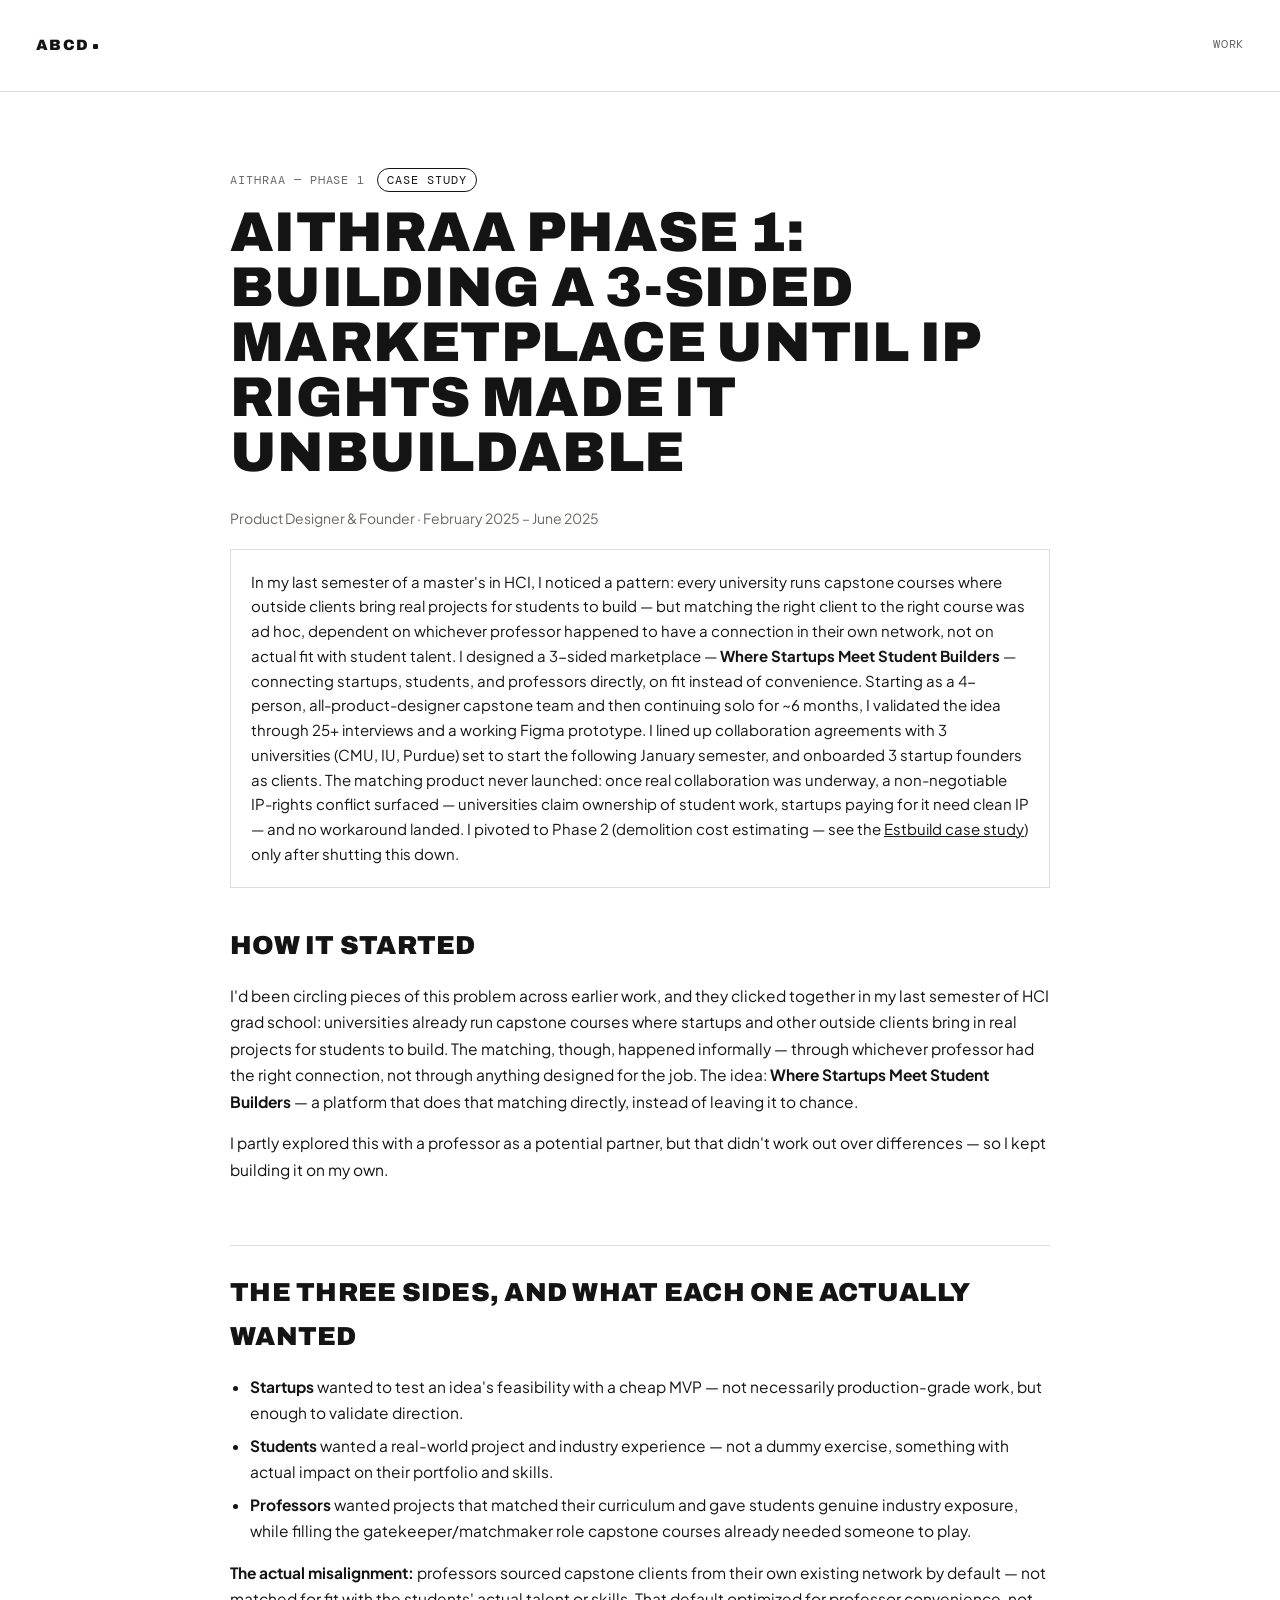
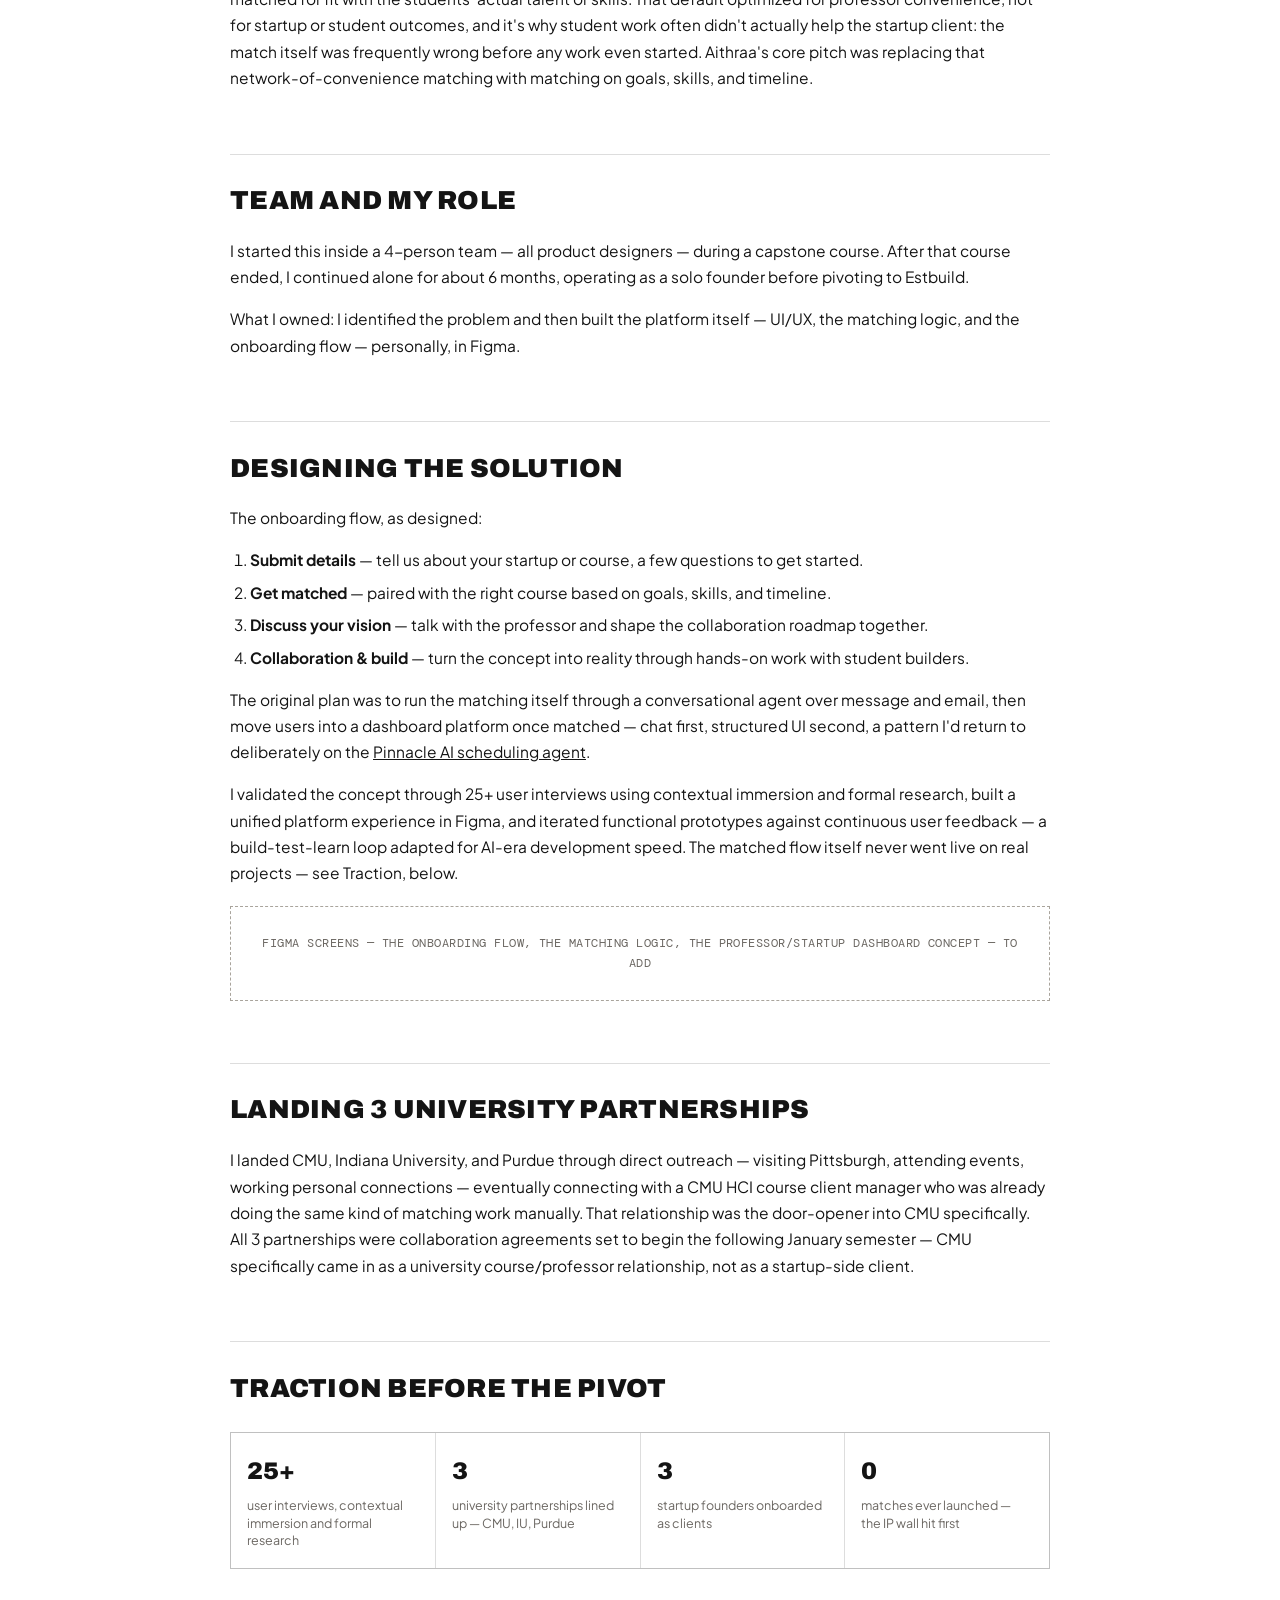
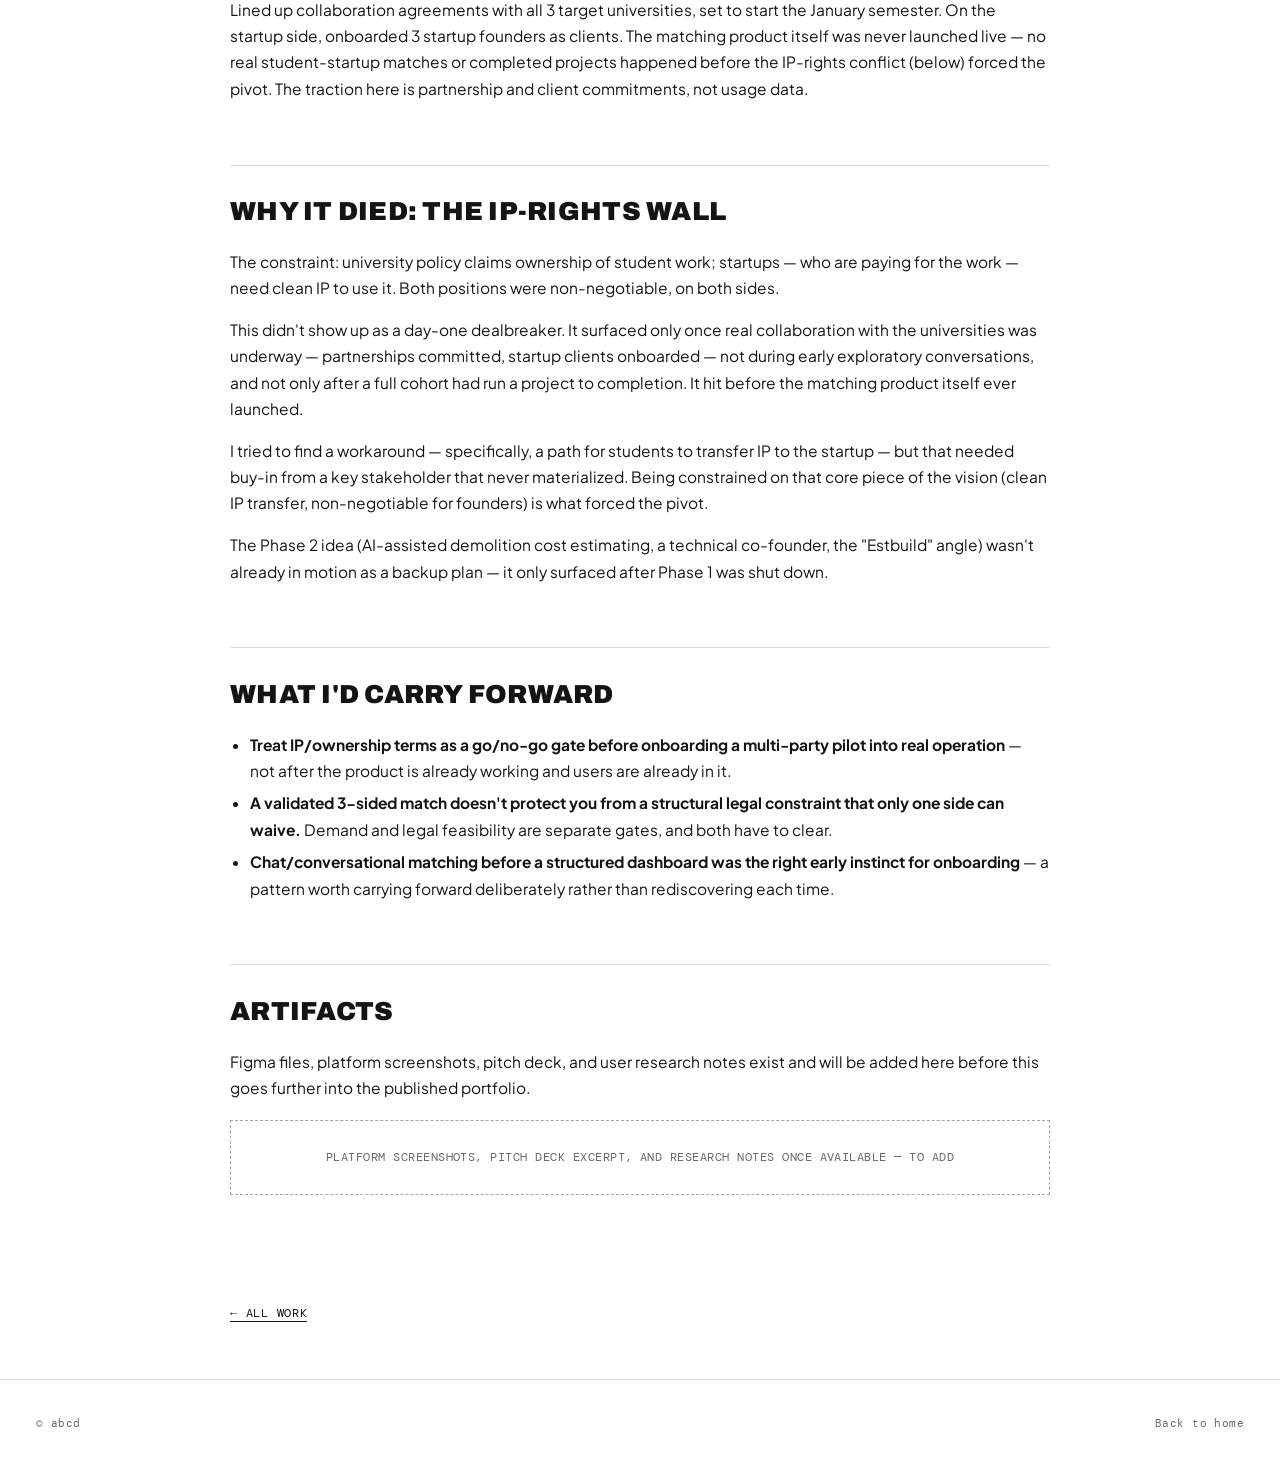
==== work/aithraa/index.html @ 284c6086 "casestudy first draft" ====
<!doctype html>
<html lang="en">
<head>
  <meta charset="utf-8">
  <meta name="viewport" content="width=device-width, initial-scale=1">
  <title>Aithraa — abcd</title>
  <meta name="description" content="Building a 3-sided marketplace until IP rights made it unbuildable.">

  <link rel="preconnect" href="https://fonts.googleapis.com">
  <link rel="preconnect" href="https://fonts.gstatic.com" crossorigin>
  <link rel="stylesheet" href="https://fonts.googleapis.com/css2?family=Archivo:wdth,wght@112,900&family=DM+Mono:wght@400;500&family=Plus+Jakarta+Sans:wght@400;500;600&display=swap">

  <link rel="stylesheet" href="../shared.css">
  <link rel="stylesheet" href="../article.css">
</head>
<body>

  <header class="site-header">
    <a class="brand" href="../../index.html" aria-label="abcd, home">abcd<span class="dot"></span></a>
    <nav class="site-nav" aria-label="Primary">
      <a href="../../index.html#work">Work</a>
    </nav>
  </header>

  <main>
    <div class="case-hero">
      <p class="case-hero__eyebrow">
        <span>Aithraa — Phase 1</span>
        <span class="case-hero__status">Case study</span>
      </p>
      <h1>Aithraa Phase 1: building a 3-sided marketplace until IP rights made it unbuildable</h1>
      <p class="case-hero__meta">Product Designer &amp; Founder · February 2025 – June 2025</p>
      <p class="case-hero__tldr">In my last semester of a master's in HCI, I noticed a pattern: every university runs capstone courses where outside clients bring real projects for students to build — but matching the right client to the right course was ad hoc, dependent on whichever professor happened to have a connection in their own network, not on actual fit with student talent. I designed a 3-sided marketplace — <strong>Where Startups Meet Student Builders</strong> — connecting startups, students, and professors directly, on fit instead of convenience. Starting as a 4-person, all-product-designer capstone team and then continuing solo for ~6 months, I validated the idea through 25+ interviews and a working Figma prototype. I lined up collaboration agreements with 3 universities (CMU, IU, Purdue) set to start the following January semester, and onboarded 3 startup founders as clients. The matching product never launched: once real collaboration was underway, a non-negotiable IP-rights conflict surfaced — universities claim ownership of student work, startups paying for it need clean IP — and no workaround landed. I pivoted to Phase 2 (demolition cost estimating — see the <a href="../estbuild/index.html">Estbuild case study</a>) only after shutting this down.</p>
    </div>

    <article class="case-body">

      <h2>How it started</h2>
      <p>I'd been circling pieces of this problem across earlier work, and they clicked together in my last semester of HCI grad school: universities already run capstone courses where startups and other outside clients bring in real projects for students to build. The matching, though, happened informally — through whichever professor had the right connection, not through anything designed for the job. The idea: <strong>Where Startups Meet Student Builders</strong> — a platform that does that matching directly, instead of leaving it to chance.</p>
      <p>I partly explored this with a professor as a potential partner, but that didn't work out over differences — so I kept building it on my own.</p>

      <h2>The three sides, and what each one actually wanted</h2>
      <ul>
        <li><strong>Startups</strong> wanted to test an idea's feasibility with a cheap MVP — not necessarily production-grade work, but enough to validate direction.</li>
        <li><strong>Students</strong> wanted a real-world project and industry experience — not a dummy exercise, something with actual impact on their portfolio and skills.</li>
        <li><strong>Professors</strong> wanted projects that matched their curriculum and gave students genuine industry exposure, while filling the gatekeeper/matchmaker role capstone courses already needed someone to play.</li>
      </ul>
      <p><strong>The actual misalignment:</strong> professors sourced capstone clients from their own existing network by default — not matched for fit with the students' actual talent or skills. That default optimized for professor convenience, not for startup or student outcomes, and it's why student work often didn't actually help the startup client: the match itself was frequently wrong before any work even started. Aithraa's core pitch was replacing that network-of-convenience matching with matching on goals, skills, and timeline.</p>

      <h2>Team and my role</h2>
      <p>I started this inside a 4-person team — all product designers — during a capstone course. After that course ended, I continued alone for about 6 months, operating as a solo founder before pivoting to Estbuild.</p>
      <p>What I owned: I identified the problem and then built the platform itself — UI/UX, the matching logic, and the onboarding flow — personally, in Figma.</p>

      <h2>Designing the solution</h2>
      <p>The onboarding flow, as designed:</p>
      <ol>
        <li><strong>Submit details</strong> — tell us about your startup or course, a few questions to get started.</li>
        <li><strong>Get matched</strong> — paired with the right course based on goals, skills, and timeline.</li>
        <li><strong>Discuss your vision</strong> — talk with the professor and shape the collaboration roadmap together.</li>
        <li><strong>Collaboration &amp; build</strong> — turn the concept into reality through hands-on work with student builders.</li>
      </ol>
      <p>The original plan was to run the matching itself through a conversational agent over message and email, then move users into a dashboard platform once matched — chat first, structured UI second, a pattern I'd return to deliberately on the <a href="../pinnacle-ai/index.html">Pinnacle AI scheduling agent</a>.</p>
      <p>I validated the concept through 25+ user interviews using contextual immersion and formal research, built a unified platform experience in Figma, and iterated functional prototypes against continuous user feedback — a build-test-learn loop adapted for AI-era development speed. The matched flow itself never went live on real projects — see Traction, below.</p>

      <div class="tbd">Figma screens — the onboarding flow, the matching logic, the professor/startup dashboard concept — to add</div>

      <h2>Landing 3 university partnerships</h2>
      <p>I landed CMU, Indiana University, and Purdue through direct outreach — visiting Pittsburgh, attending events, working personal connections — eventually connecting with a CMU HCI course client manager who was already doing the same kind of matching work manually. That relationship was the door-opener into CMU specifically. All 3 partnerships were collaboration agreements set to begin the following January semester — CMU specifically came in as a university course/professor relationship, not as a startup-side client.</p>

      <h2>Traction before the pivot</h2>

      <div class="stat-grid">
        <div class="stat"><span class="stat__value">25+</span><span class="stat__label">user interviews, contextual immersion and formal research</span></div>
        <div class="stat"><span class="stat__value">3</span><span class="stat__label">university partnerships lined up — CMU, IU, Purdue</span></div>
        <div class="stat"><span class="stat__value">3</span><span class="stat__label">startup founders onboarded as clients</span></div>
        <div class="stat"><span class="stat__value">0</span><span class="stat__label">matches ever launched — the IP wall hit first</span></div>
      </div>

      <p>Lined up collaboration agreements with all 3 target universities, set to start the January semester. On the startup side, onboarded 3 startup founders as clients. The matching product itself was never launched live — no real student-startup matches or completed projects happened before the IP-rights conflict (below) forced the pivot. The traction here is partnership and client commitments, not usage data.</p>

      <h2>Why it died: the IP-rights wall</h2>
      <p>The constraint: university policy claims ownership of student work; startups — who are paying for the work — need clean IP to use it. Both positions were non-negotiable, on both sides.</p>
      <p>This didn't show up as a day-one dealbreaker. It surfaced only once real collaboration with the universities was underway — partnerships committed, startup clients onboarded — not during early exploratory conversations, and not only after a full cohort had run a project to completion. It hit before the matching product itself ever launched.</p>
      <p>I tried to find a workaround — specifically, a path for students to transfer IP to the startup — but that needed buy-in from a key stakeholder that never materialized. Being constrained on that core piece of the vision (clean IP transfer, non-negotiable for founders) is what forced the pivot.</p>
      <p>The Phase 2 idea (AI-assisted demolition cost estimating, a technical co-founder, the "Estbuild" angle) wasn't already in motion as a backup plan — it only surfaced after Phase 1 was shut down.</p>

      <h2>What I'd carry forward</h2>
      <ul>
        <li><strong>Treat IP/ownership terms as a go/no-go gate before onboarding a multi-party pilot into real operation</strong> — not after the product is already working and users are already in it.</li>
        <li><strong>A validated 3-sided match doesn't protect you from a structural legal constraint that only one side can waive.</strong> Demand and legal feasibility are separate gates, and both have to clear.</li>
        <li><strong>Chat/conversational matching before a structured dashboard was the right early instinct for onboarding</strong> — a pattern worth carrying forward deliberately rather than rediscovering each time.</li>
      </ul>

      <h2>Artifacts</h2>
      <p>Figma files, platform screenshots, pitch deck, and user research notes exist and will be added here before this goes further into the published portfolio.</p>
      <div class="tbd">Platform screenshots, pitch deck excerpt, and research notes once available — to add</div>

    </article>

    <div class="case-footer">
      <a href="../../index.html#work">&larr; All work</a>
    </div>
  </main>

  <footer class="site-footer">
    <span>&copy; abcd</span>
    <a href="../../index.html">Back to home</a>
  </footer>

</body>
</html>
---- work/shared.css ----
/* ============================================================
   Work section — shared chrome
   Nav + footer used by every page under /work/. Page-specific
   layout (card grid, article typography) lives in that page's
   own stylesheet, loaded after this one.

   Tokens are inlined below (mirrors ../../design-system/tokens.css)
   rather than linked, because Chrome blocks a file:// page from
   reading a stylesheet outside the directory tree of the file you
   opened — design-system/ is a sibling of nothingdesign/, not a
   descendant, so that link 404s silently for anyone opening this
   page straight from disk instead of through a server. Keep this
   block in sync with the design-system copy by hand.
   ============================================================ */

:root{
  color-scheme: light;

  --ground:#e7e7e7;
  --paper:#ffffff;
  --ink:#141414;
  --stone-0:#f2f0ed;
  --stone-1:#d7d3cd;
  --stone-2:#a9a49c;
  --stone-3:#6b6762;
  --stone-4:#2c2b2a;
  --hair:rgba(20,20,20,.14);

  --font-display:"Archivo","Arial Black",Arial,sans-serif;
  --font-sans:"Plus Jakarta Sans",-apple-system,BlinkMacSystemFont,"Segoe UI",Helvetica,Arial,sans-serif;
  --font-mono:"DM Mono",ui-monospace,monospace;

  --ease:cubic-bezier(.22,.61,.24,1);
  --pad:clamp(18px, 2.8vw, 40px);

  --radius-pill:999px;
}

body{
  margin:0;
  background:var(--paper);
  color:var(--ink);
  font-family:var(--font-sans);
  -webkit-font-smoothing:antialiased;
}

a{color:inherit}

.site-header{
  display:flex;
  align-items:center;
  justify-content:space-between;
  gap:16px;
  padding:var(--pad);
  border-bottom:1px solid var(--hair);
}

.brand{
  display:inline-flex;
  align-items:baseline;
  gap:.18em;
  font-family:var(--font-display);
  font-weight:900;
  font-size:15px;
  letter-spacing:.1em;
  text-transform:uppercase;
  color:var(--ink);
  text-decoration:none;
}
.brand .dot{
  width:5px;height:5px;
  background:var(--ink);
  border-radius:1px;
  display:inline-block;
  transform:translateY(-1px);
}

.site-nav{
  display:flex;
  align-items:center;
  gap:24px;
  font-family:var(--font-mono);
  font-size:12px;
  letter-spacing:.06em;
  text-transform:uppercase;
}
.site-nav a{
  text-decoration:none;
  color:var(--stone-3);
  padding-bottom:2px;
  border-bottom:1px solid transparent;
  transition:color .3s var(--ease), border-color .3s var(--ease);
}
.site-nav a:hover,
.site-nav a[aria-current]{color:var(--ink)}
.site-nav a[aria-current]{border-color:var(--ink)}

.site-footer{
  display:flex;
  align-items:center;
  justify-content:space-between;
  gap:16px;
  padding:var(--pad);
  border-top:1px solid var(--hair);
  font-family:var(--font-mono);
  font-size:11px;
  letter-spacing:.04em;
  color:var(--stone-3);
}
.site-footer a{text-decoration:none;color:var(--stone-3)}
.site-footer a:hover{color:var(--ink)}
---- work/article.css ----
/* ============================================================
   Case study article layout — shared across every /work/<slug>/ page.
   Loaded after ./shared.css (nav/footer chrome + inlined design tokens).
   Nothing in this file is specific to any one case study; it's the
   reusable hero/body/stat-grid/table language all case studies share.
   ============================================================ */

.case-hero{
  max-width:820px;
  margin:0 auto;
  padding:calc(var(--pad) * 1.8) var(--pad) var(--pad);
}
.case-hero__eyebrow{
  display:flex;
  align-items:center;
  gap:12px;
  margin-bottom:14px;
  font-family:var(--font-mono);
  font-size:12px;
  letter-spacing:.08em;
  text-transform:uppercase;
  color:var(--stone-3);
}
.case-hero__status{
  padding:3px 9px;
  border:1px solid var(--ink);
  border-radius:var(--radius-pill);
  color:var(--ink);
}
.case-hero h1{
  margin:0 0 .5em;
  font-family:var(--font-display);
  font-weight:900;
  text-transform:uppercase;
  font-size:clamp(32px, 5.5vw, 56px);
  line-height:.98;
  letter-spacing:.005em;
}
.case-hero__meta{
  margin:0 0 22px;
  font-size:14px;
  color:var(--stone-3);
}
.case-hero__tldr{
  margin:0;
  padding:20px;
  border:1px solid var(--hair);
  font-size:15px;
  line-height:1.65;
  background:var(--paper);
}

.case-body{
  max-width:820px;
  margin:0 auto;
  padding:0 var(--pad) calc(var(--pad) * 2.4);
  font-size:15.5px;
  line-height:1.7;
}

.case-body h2{
  margin:2.4em 0 .6em;
  font-family:var(--font-display);
  font-weight:900;
  text-transform:uppercase;
  font-size:clamp(20px, 2.6vw, 26px);
  letter-spacing:.01em;
  border-top:1px solid var(--hair);
  padding-top:.9em;
}
.case-body h2:first-child{border-top:0;margin-top:0;padding-top:0}

.case-body h3{
  margin:1.8em 0 .5em;
  font-family:var(--font-sans);
  font-weight:600;
  font-size:16px;
}

.case-body p{margin:0 0 1em}
.case-body ul,
.case-body ol{margin:0 0 1em;padding-left:1.3em}
.case-body li{margin-bottom:.4em}

.case-body strong{font-weight:700}

.case-body table{
  width:100%;
  margin:1em 0 1.6em;
  border-collapse:collapse;
  font-size:14px;
}
.case-body th,
.case-body td{
  padding:10px 12px;
  border:1px solid var(--hair);
  text-align:left;
  vertical-align:top;
}
.case-body th{
  font-family:var(--font-mono);
  font-size:11px;
  letter-spacing:.05em;
  text-transform:uppercase;
  color:var(--stone-3);
  background:var(--stone-0);
}

.stat-grid{
  display:grid;
  grid-template-columns:repeat(auto-fit, minmax(180px, 1fr));
  gap:1px;
  background:var(--hair);
  border:1px solid var(--hair);
  margin:1.4em 0 1.8em;
}
.stat{
  background:var(--paper);
  padding:18px 16px;
}
.stat__value{
  display:block;
  font-family:var(--font-display);
  font-weight:900;
  font-size:24px;
  margin-bottom:6px;
}
.stat__label{
  display:block;
  font-size:12.5px;
  color:var(--stone-3);
  line-height:1.4;
}

.case-body blockquote{
  margin:1.4em 0;
  padding-left:16px;
  border-left:2px solid var(--ink);
  font-size:14.5px;
  color:var(--stone-3);
}

.tbd{
  margin:1.6em 0;
  padding:26px 20px;
  border:1px dashed var(--stone-2);
  text-align:center;
  font-family:var(--font-mono);
  font-size:12px;
  letter-spacing:.04em;
  text-transform:uppercase;
  color:var(--stone-3);
}

.case-footer{
  max-width:820px;
  margin:0 auto;
  padding:0 var(--pad) calc(var(--pad) * 1.6);
}
.case-footer a{
  display:inline-block;
  font-family:var(--font-mono);
  font-size:12px;
  letter-spacing:.06em;
  text-transform:uppercase;
  text-decoration:none;
  border-bottom:1px solid var(--ink);
}
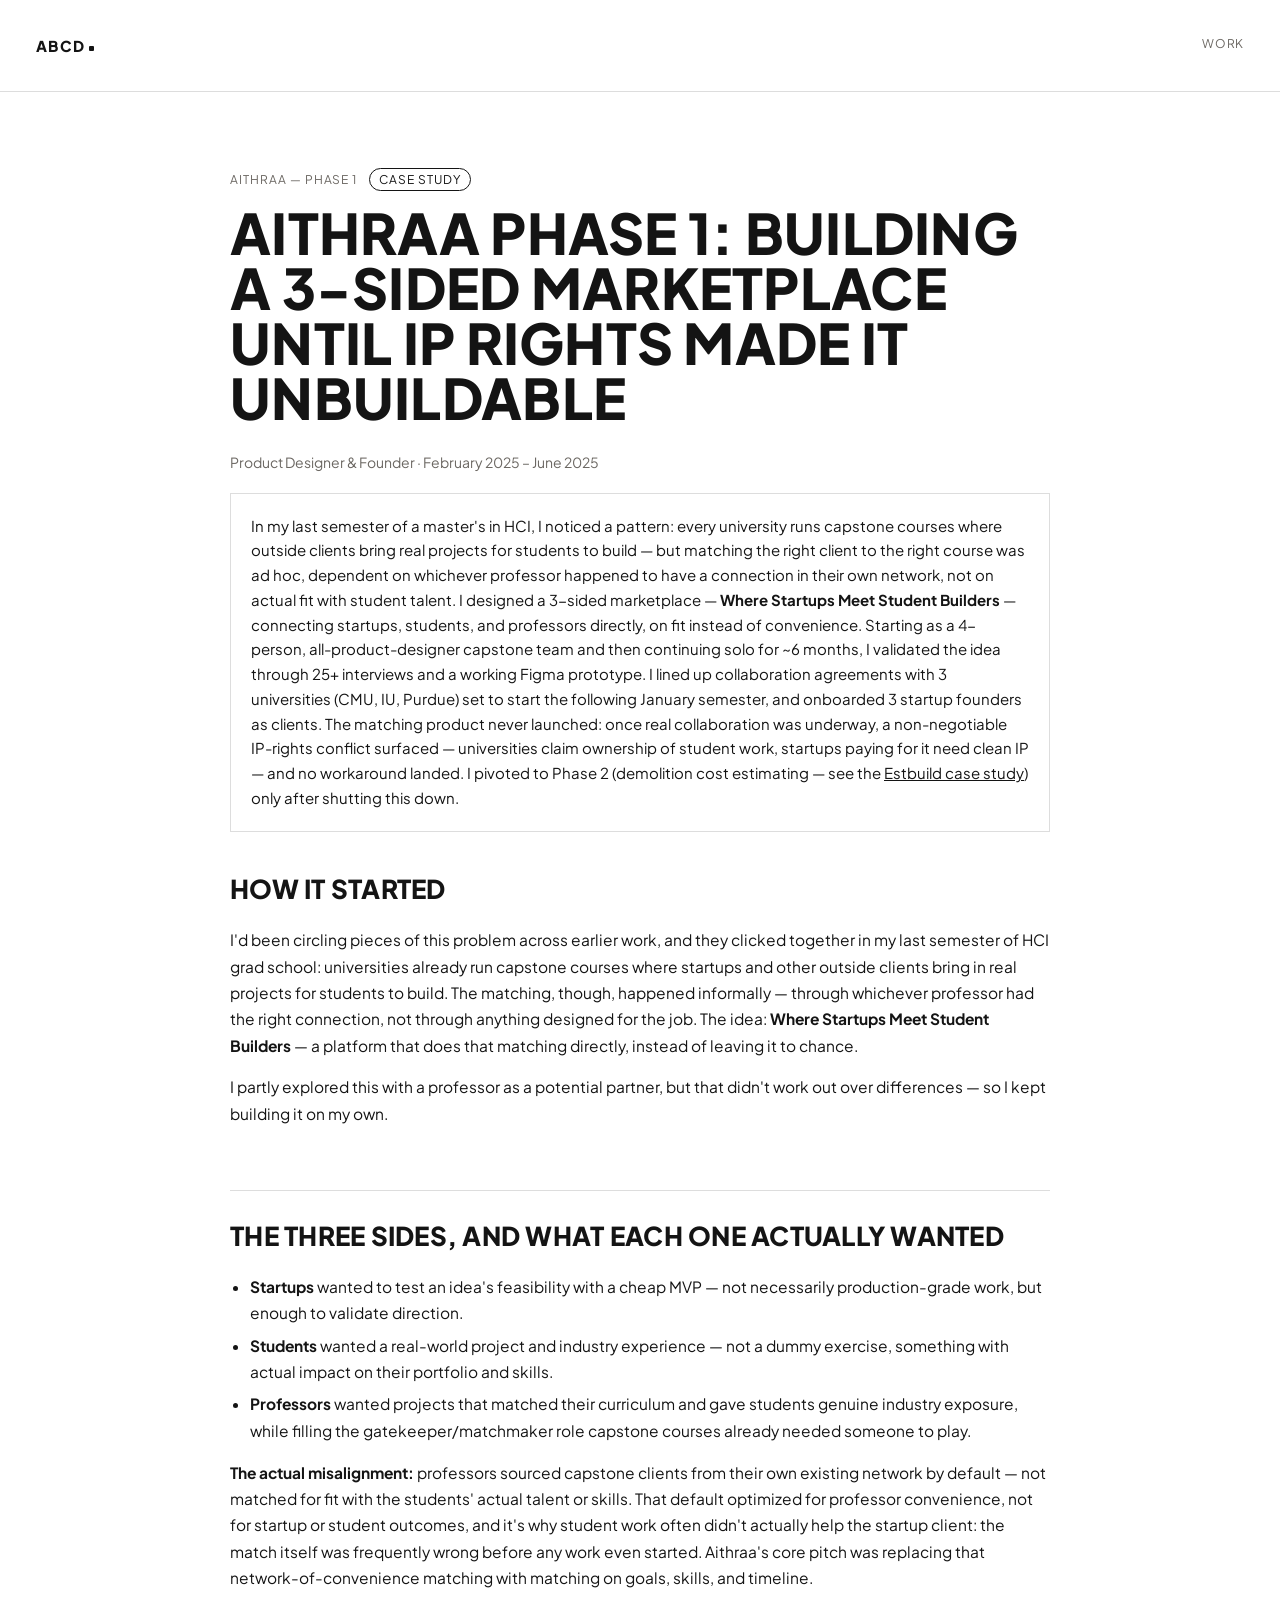
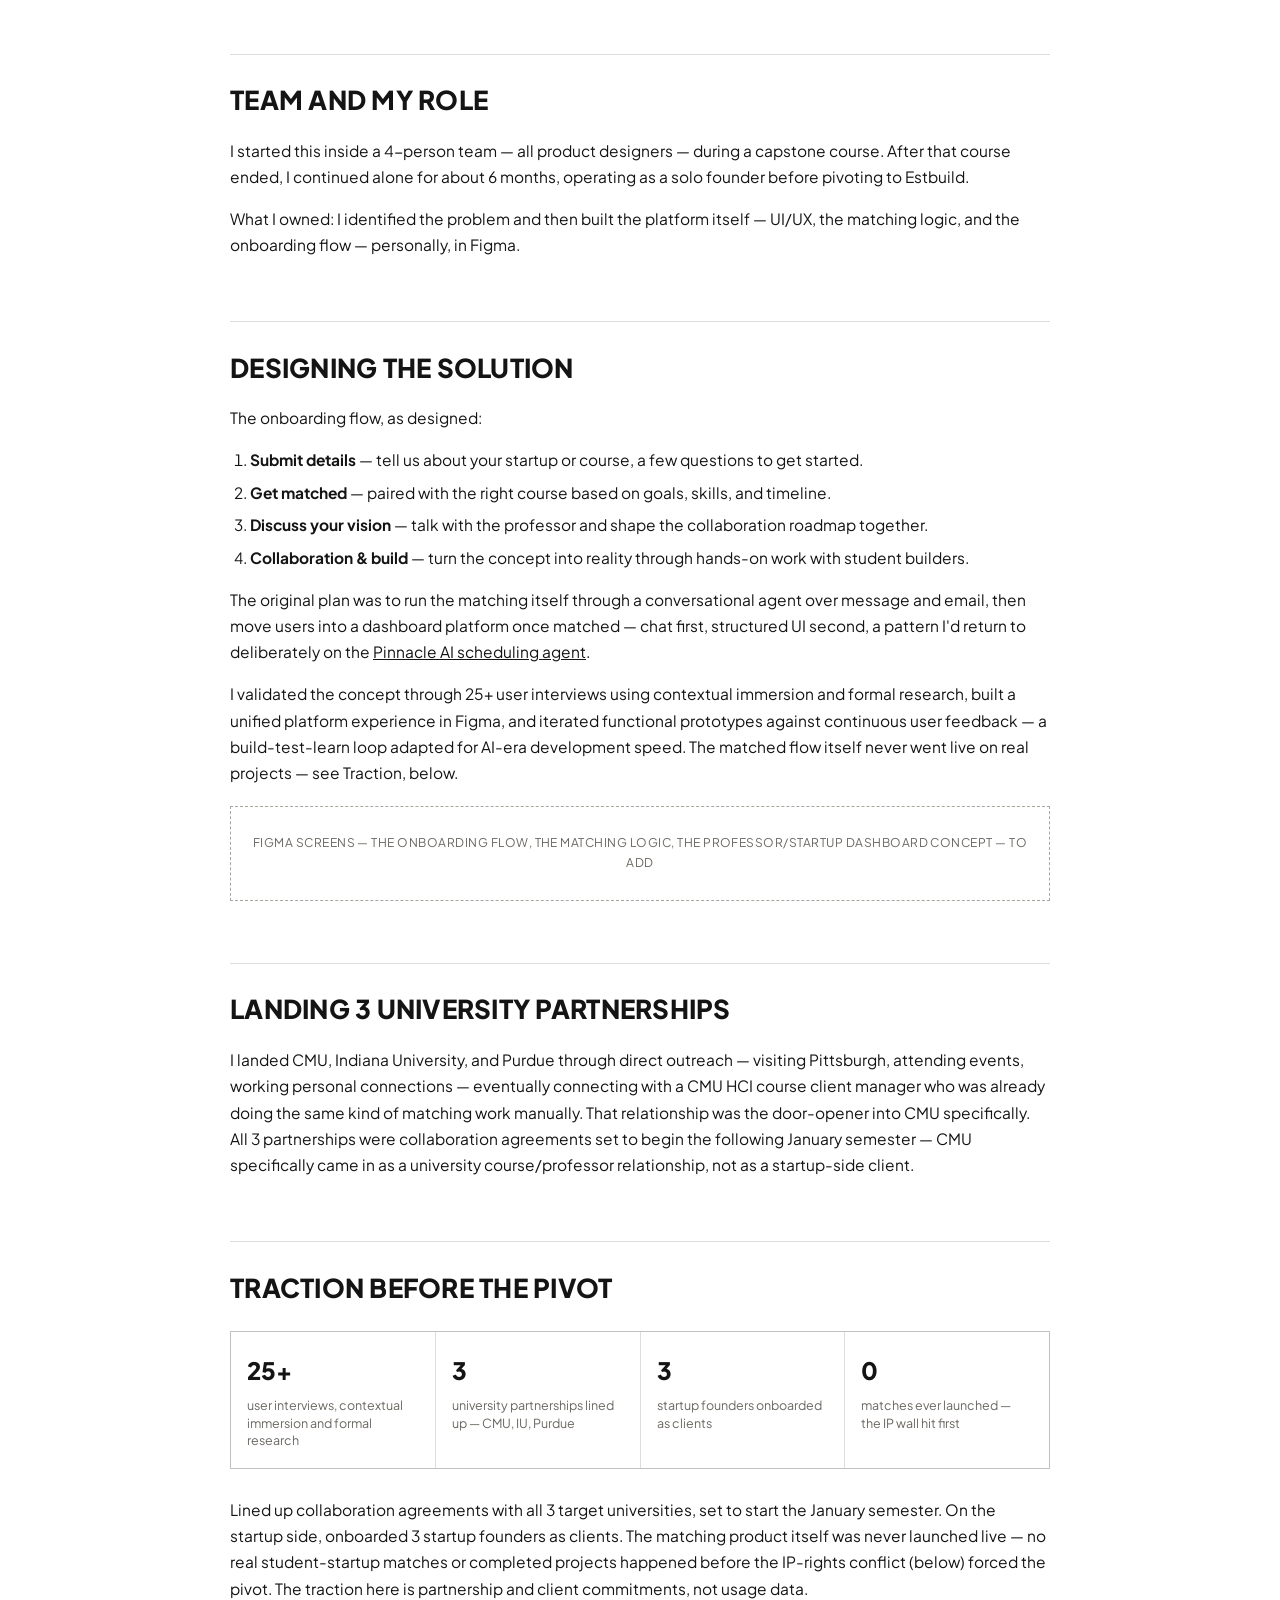
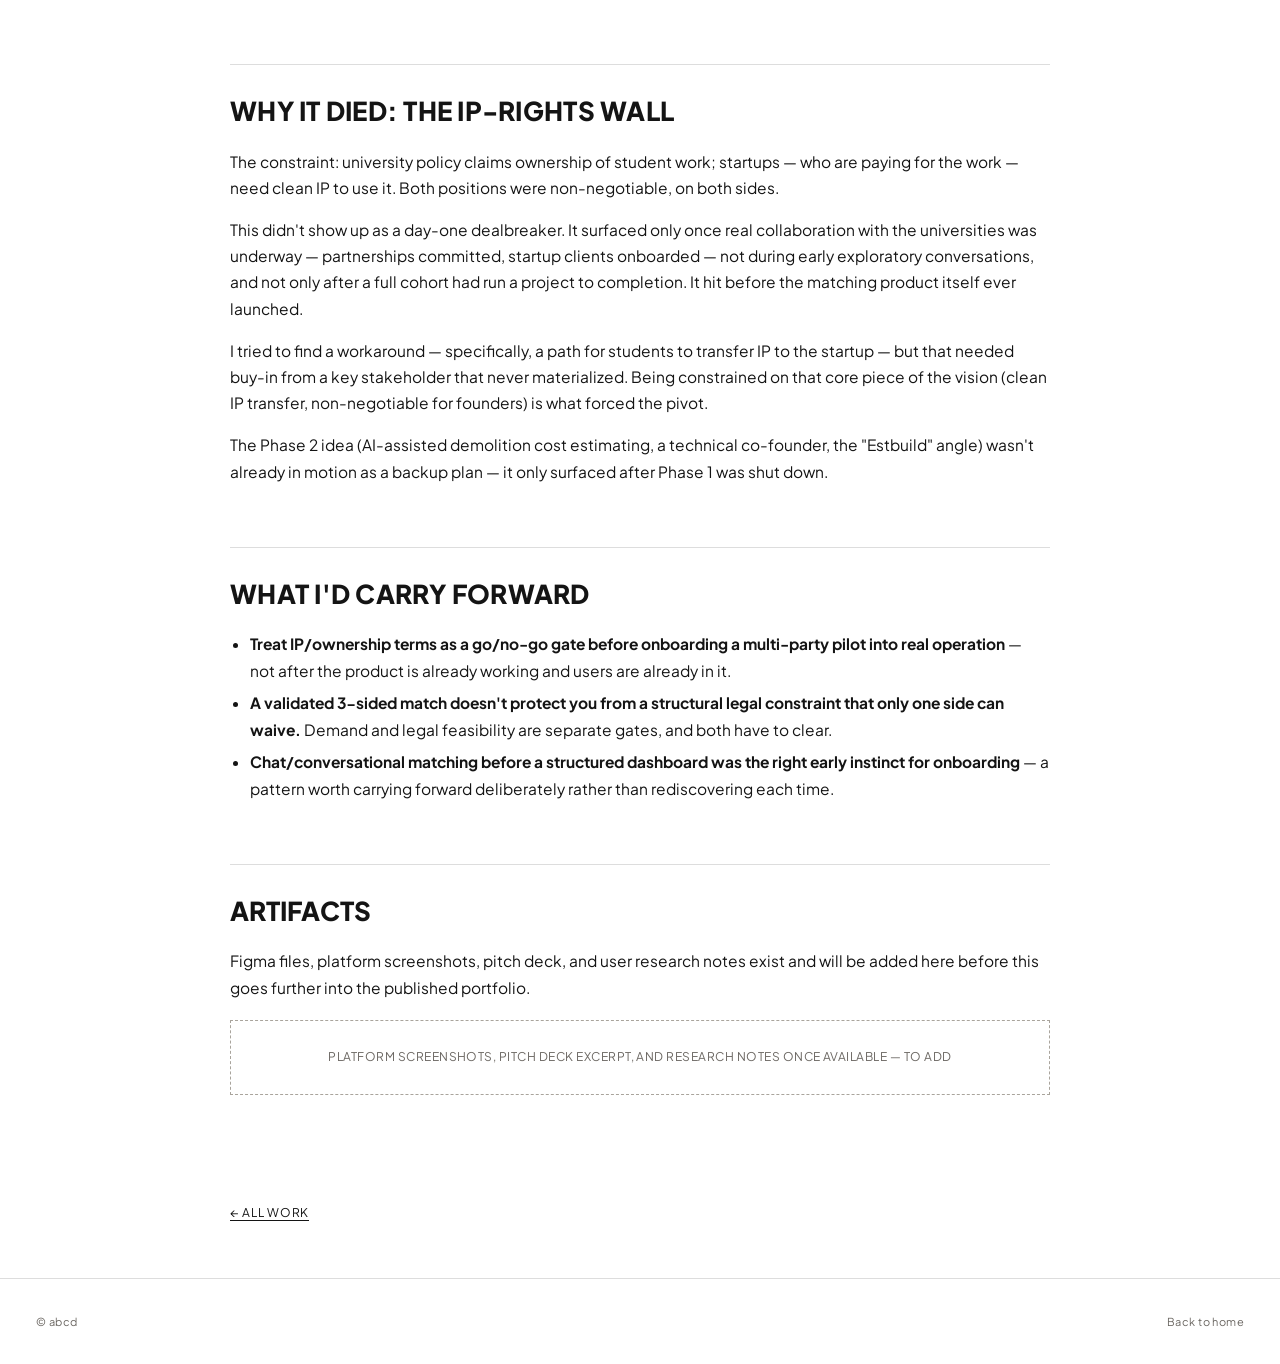
==== commit a5930988: "Esybuild n pinna case study update" ====
--- a/work/aithraa/index.html
+++ b/work/aithraa/index.html
@@ -8,7 +8,7 @@
 
   <link rel="preconnect" href="https://fonts.googleapis.com">
   <link rel="preconnect" href="https://fonts.gstatic.com" crossorigin>
-  <link rel="stylesheet" href="https://fonts.googleapis.com/css2?family=Archivo:wdth,wght@112,900&family=DM+Mono:wght@400;500&family=Plus+Jakarta+Sans:wght@400;500;600&display=swap">
+  <link rel="stylesheet" href="https://fonts.googleapis.com/css2?family=Plus+Jakarta+Sans:wght@400;500;600;700;800&display=swap">
 
   <link rel="stylesheet" href="../shared.css">
   <link rel="stylesheet" href="../article.css">
--- a/work/shared.css
+++ b/work/shared.css
@@ -26,9 +26,9 @@
   --stone-4:#2c2b2a;
   --hair:rgba(20,20,20,.14);
 
-  --font-display:"Archivo","Arial Black",Arial,sans-serif;
+  --font-display:"Plus Jakarta Sans",-apple-system,BlinkMacSystemFont,"Segoe UI",Helvetica,Arial,sans-serif;
   --font-sans:"Plus Jakarta Sans",-apple-system,BlinkMacSystemFont,"Segoe UI",Helvetica,Arial,sans-serif;
-  --font-mono:"DM Mono",ui-monospace,monospace;
+  --font-mono:"Plus Jakarta Sans",-apple-system,BlinkMacSystemFont,"Segoe UI",Helvetica,Arial,sans-serif;
 
   --ease:cubic-bezier(.22,.61,.24,1);
   --pad:clamp(18px, 2.8vw, 40px);
@@ -60,7 +60,7 @@
   align-items:baseline;
   gap:.18em;
   font-family:var(--font-display);
-  font-weight:900;
+  font-weight:800;
   font-size:15px;
   letter-spacing:.1em;
   text-transform:uppercase;
--- a/work/article.css
+++ b/work/article.css
@@ -30,7 +30,7 @@
 .case-hero h1{
   margin:0 0 .5em;
   font-family:var(--font-display);
-  font-weight:900;
+  font-weight:800;
   text-transform:uppercase;
   font-size:clamp(32px, 5.5vw, 56px);
   line-height:.98;
@@ -61,7 +61,7 @@
 .case-body h2{
   margin:2.4em 0 .6em;
   font-family:var(--font-display);
-  font-weight:900;
+  font-weight:800;
   text-transform:uppercase;
   font-size:clamp(20px, 2.6vw, 26px);
   letter-spacing:.01em;
@@ -121,7 +121,7 @@
 .stat__value{
   display:block;
   font-family:var(--font-display);
-  font-weight:900;
+  font-weight:800;
   font-size:24px;
   margin-bottom:6px;
 }
@@ -152,6 +152,169 @@
   color:var(--stone-3);
 }
 
+/* ---------- project facts strip (role, team, timeline, tools) ---------- */
+.case-facts{
+  display:grid;
+  grid-template-columns:repeat(auto-fit, minmax(150px, 1fr));
+  gap:1px;
+  margin:0 0 22px;
+  background:var(--hair);
+  border:1px solid var(--hair);
+}
+.case-facts div{background:var(--paper);padding:12px 14px}
+.case-facts dt{
+  margin-bottom:4px;
+  font-family:var(--font-mono);
+  font-size:10.5px;
+  letter-spacing:.06em;
+  text-transform:uppercase;
+  color:var(--stone-3);
+}
+.case-facts dd{margin:0;font-size:13.5px;line-height:1.45}
+
+/* ---------- figures (screens, diagrams) ---------- */
+.case-figure{margin:1.8em 0 2em}
+.case-figure img{width:100%;height:auto;border:1px solid var(--hair)}
+.case-figure figcaption{
+  margin-top:10px;
+  font-size:13px;
+  line-height:1.5;
+  color:var(--stone-3);
+}
+/* Stand-in frame until the real screen is exported. Swap the whole
+   .case-figure__slot div for an <img> when the asset exists. */
+.case-figure__slot{
+  display:grid;
+  place-items:center;
+  aspect-ratio:16 / 10;
+  padding:20px;
+  border:1px dashed var(--stone-2);
+  background:var(--stone-0);
+  text-align:center;
+  font-family:var(--font-mono);
+  font-size:11.5px;
+  letter-spacing:.04em;
+  text-transform:uppercase;
+  color:var(--stone-3);
+}
+
+/* Inline SVG diagrams and charts, drawn with tokens so they match the
+   page. Inlined (not <img>) so they can read the CSS variables and the
+   webfont. Below ~600px wide the frame scrolls sideways instead of
+   shrinking the labels past legibility. */
+.case-diagram{
+  overflow-x:auto;
+  -webkit-overflow-scrolling:touch;
+  border:1px solid var(--hair);
+  background:var(--paper);
+}
+.case-diagram svg{display:block;width:100%;min-width:600px;height:auto}
+.case-diagram text{font-family:var(--font-sans);fill:var(--ink)}
+.case-diagram .d-title{font-family:var(--font-display);font-weight:700;font-size:16px}
+.case-diagram .d-body{font-size:13px;fill:var(--stone-3)}
+.case-diagram .d-label{font-family:var(--font-mono);font-size:10.5px;font-weight:600;letter-spacing:.08em;fill:var(--stone-3)}
+.case-diagram .d-label--ink{fill:var(--ink)}
+.case-diagram .d-label--paper{fill:var(--paper)}
+.case-diagram .d-card{fill:var(--paper);stroke:var(--hair)}
+.case-diagram .d-ink{fill:var(--ink)}
+.case-diagram .d-muted{fill:var(--stone-1)}
+.case-diagram .d-soft{fill:var(--stone-0)}
+.case-diagram .d-outline{fill:none;stroke:var(--ink);stroke-width:1}
+.case-diagram .d-dashed{fill:none;stroke:var(--ink);stroke-width:1;stroke-dasharray:4 3}
+.case-diagram .d-grid{stroke:var(--hair);stroke-width:1}
+.case-diagram .d-axis{stroke:var(--stone-2);stroke-width:1}
+.case-diagram .d-rail{stroke:var(--stone-1);stroke-width:2}
+.case-diagram .d-line{fill:none;stroke:var(--ink);stroke-width:2.5;stroke-linejoin:round;stroke-linecap:round}
+.case-diagram .d-hollow{fill:var(--paper);stroke:var(--ink);stroke-width:2}
+
+/* ---------- design decision blocks ---------- */
+.decision{
+  margin:1.6em 0 2em;
+  padding:20px;
+  border:1px solid var(--hair);
+}
+.decision__label{
+  display:block;
+  margin-bottom:6px;
+  font-family:var(--font-mono);
+  font-size:11px;
+  letter-spacing:.06em;
+  text-transform:uppercase;
+  color:var(--stone-3);
+}
+.case-body .decision h3{margin:0 0 .6em;font-size:17px}
+.case-body .decision__options{padding:0}
+.decision__options{
+  display:grid;
+  grid-template-columns:repeat(auto-fit, minmax(170px, 1fr));
+  gap:1px;
+  margin:0 0 1em;
+  padding:0;
+  list-style:none;
+  background:var(--hair);
+  border:1px solid var(--hair);
+}
+.case-body .decision__options li{
+  margin:0;
+  padding:12px 14px;
+  background:var(--paper);
+  font-size:13.5px;
+  line-height:1.5;
+  color:var(--stone-3);
+}
+.case-body .decision__options li.is-chosen{background:var(--ink);color:var(--paper)}
+.decision__options b{
+  display:block;
+  margin-bottom:2px;
+  font-weight:600;
+  color:inherit;
+}
+.case-body .decision p:last-child{margin-bottom:0}
+
+/* ---------- tables that need to scroll on phones ---------- */
+.table-scroll{overflow-x:auto;margin:1em 0 1.6em}
+.case-body .table-scroll table{margin:0;min-width:520px}
+.case-body td.num,
+.case-body th.num{text-align:right;font-variant-numeric:tabular-nums;white-space:nowrap}
+.case-body tr.is-changed td{background:var(--stone-0)}
+.case-body tr.is-changed td.num:last-child{font-weight:700}
+
+/* ---------- pull quote ---------- */
+.pull-quote{
+  margin:1.8em 0;
+  padding:4px 0 4px 18px;
+  border-left:2px solid var(--ink);
+}
+.pull-quote p{
+  margin:0 0 .5em;
+  font-size:18px;
+  line-height:1.5;
+}
+.pull-quote cite{
+  font-style:normal;
+  font-family:var(--font-mono);
+  font-size:11px;
+  letter-spacing:.06em;
+  text-transform:uppercase;
+  color:var(--stone-3);
+}
+
+/* ---------- placeholder marker ----------
+   Anything still holding dummy content carries .is-placeholder, so it
+   stays visibly flagged until replaced. Remove the class with the swap. */
+.is-placeholder{position:relative;outline:1px dashed var(--stone-2);outline-offset:6px}
+.is-placeholder::before{
+  content:"Placeholder — replace";
+  position:absolute;
+  top:-22px;
+  right:0;
+  font-family:var(--font-mono);
+  font-size:10px;
+  letter-spacing:.06em;
+  text-transform:uppercase;
+  color:var(--stone-3);
+}
+
 .case-footer{
   max-width:820px;
   margin:0 auto;
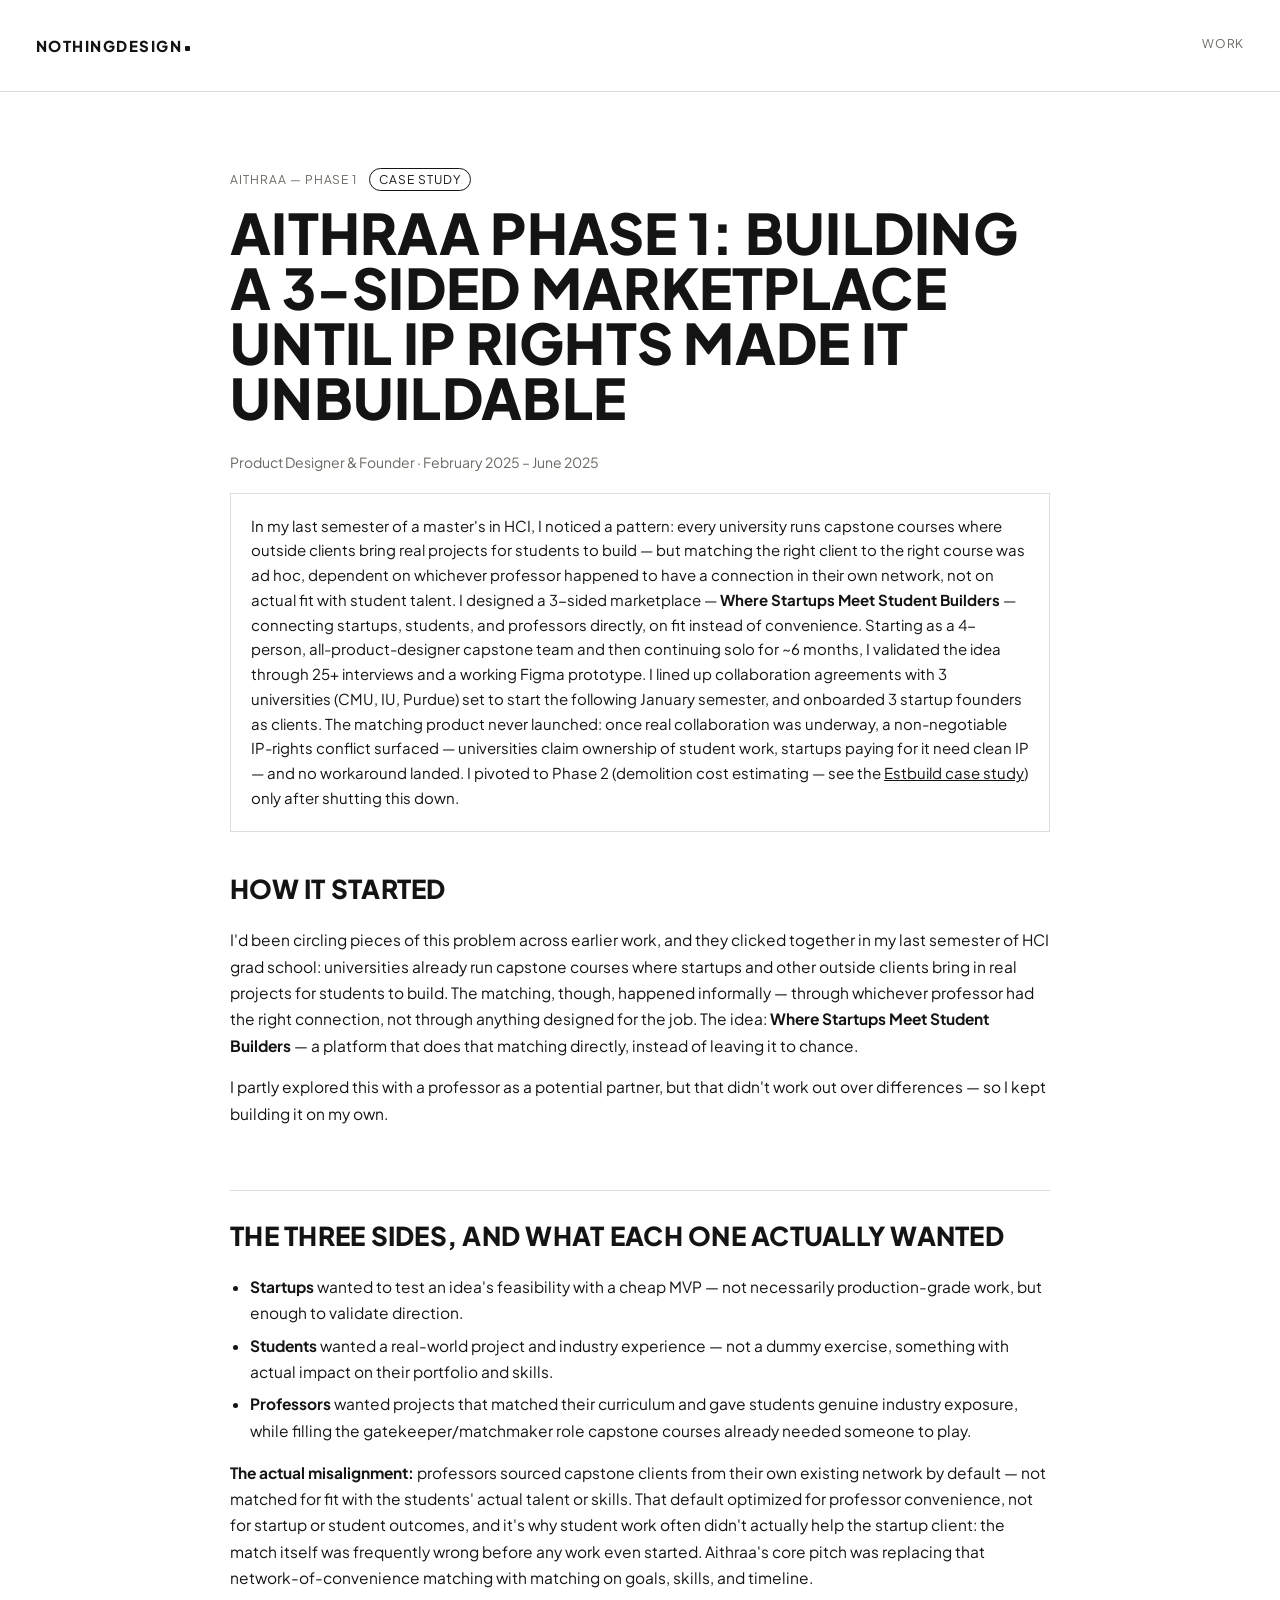
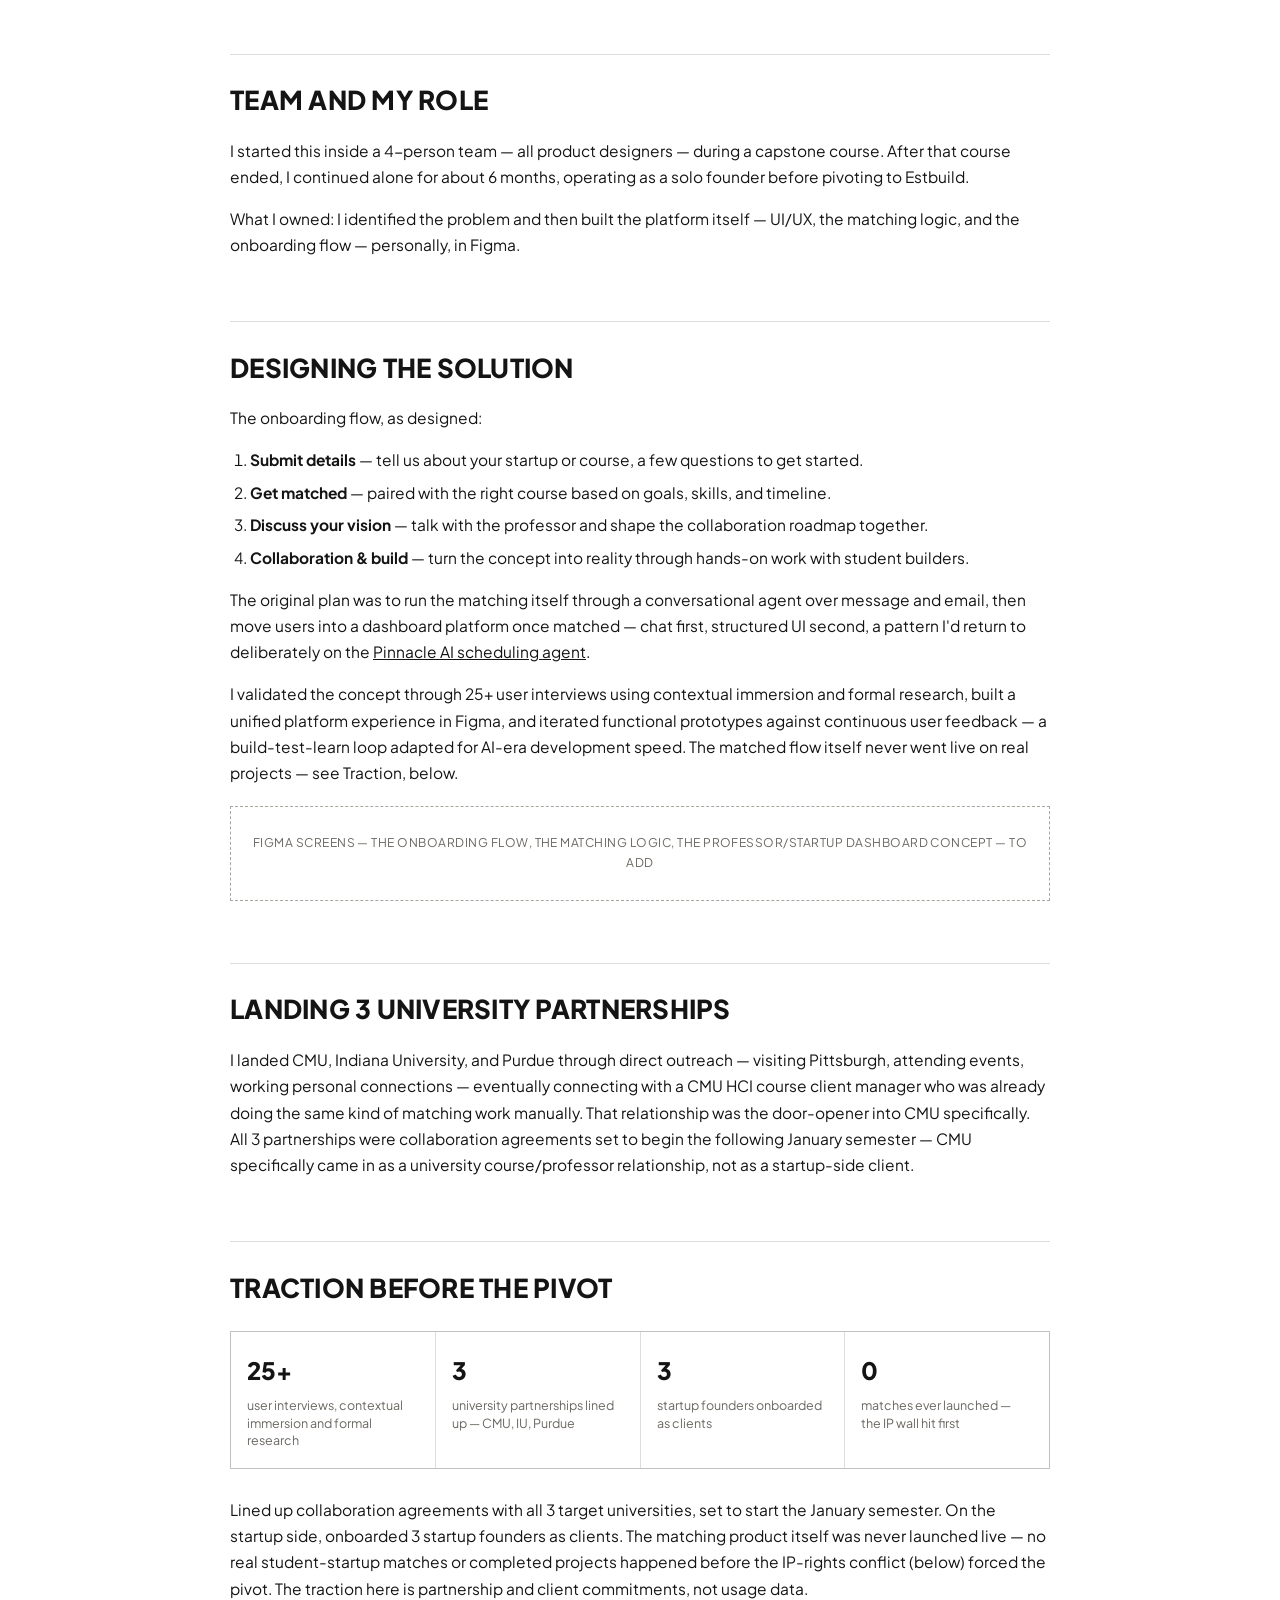
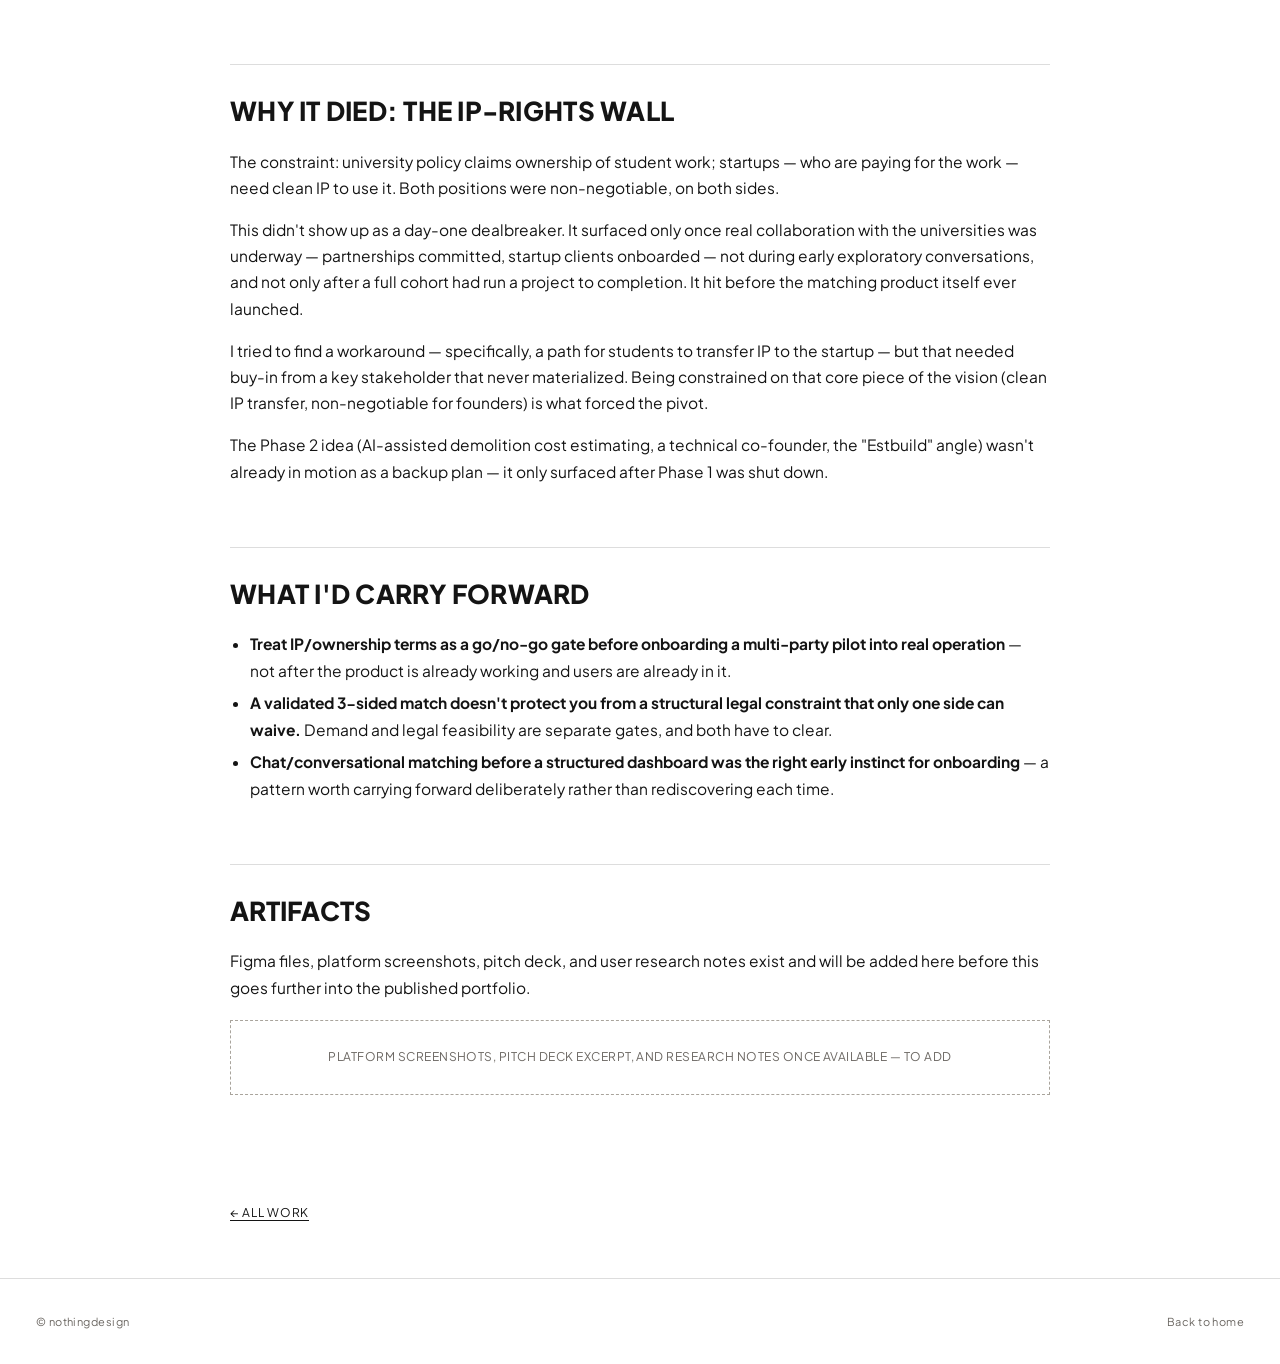
==== commit bc39ece6: "rebranded" ====
--- a/work/aithraa/index.html
+++ b/work/aithraa/index.html
@@ -3,7 +3,7 @@
 <head>
   <meta charset="utf-8">
   <meta name="viewport" content="width=device-width, initial-scale=1">
-  <title>Aithraa — abcd</title>
+  <title>Aithraa — nothingdesign</title>
   <meta name="description" content="Building a 3-sided marketplace until IP rights made it unbuildable.">
 
   <link rel="preconnect" href="https://fonts.googleapis.com">
@@ -16,7 +16,7 @@
 <body>
 
   <header class="site-header">
-    <a class="brand" href="../../index.html" aria-label="abcd, home">abcd<span class="dot"></span></a>
+    <a class="brand" href="../../index.html" aria-label="nothingdesign, home">nothingdesign<span class="dot"></span></a>
     <nav class="site-nav" aria-label="Primary">
       <a href="../../index.html#work">Work</a>
     </nav>
@@ -103,7 +103,7 @@
   </main>
 
   <footer class="site-footer">
-    <span>&copy; abcd</span>
+    <span>&copy; nothingdesign</span>
     <a href="../../index.html">Back to home</a>
   </footer>
 
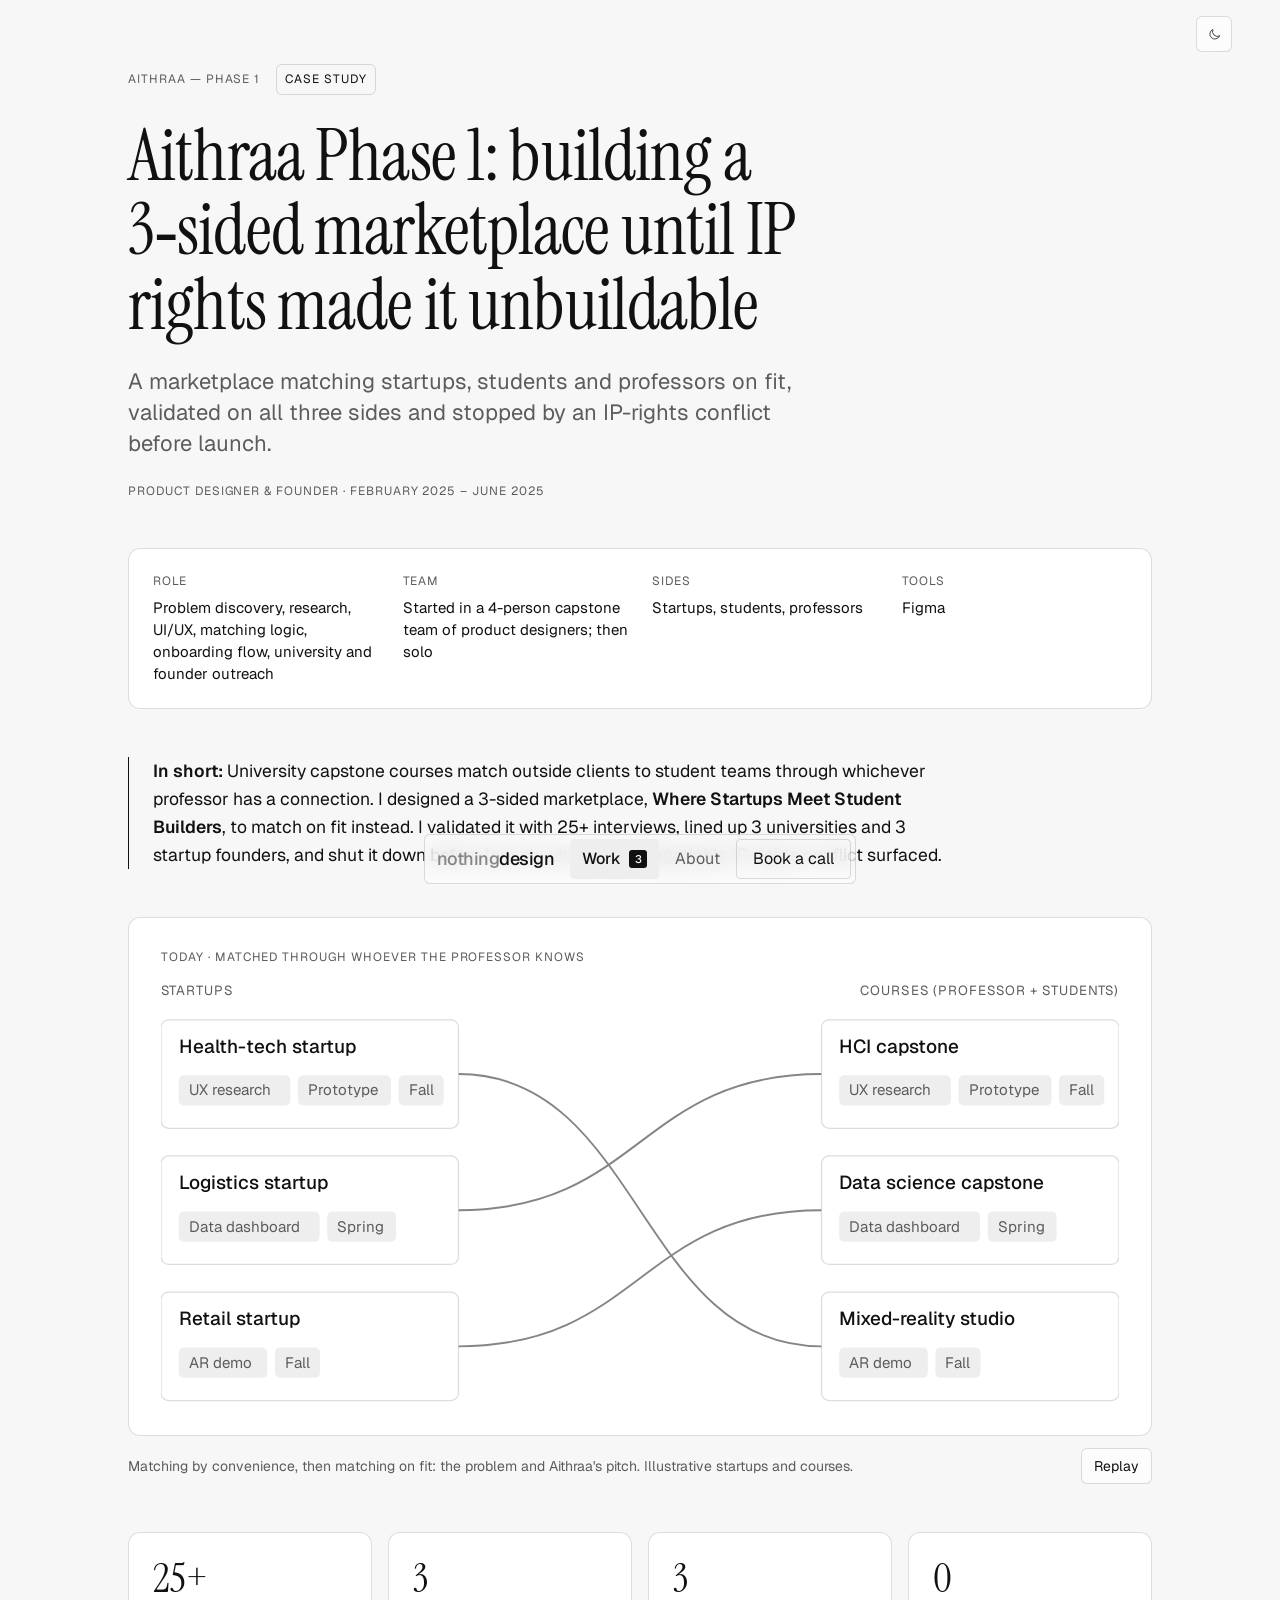
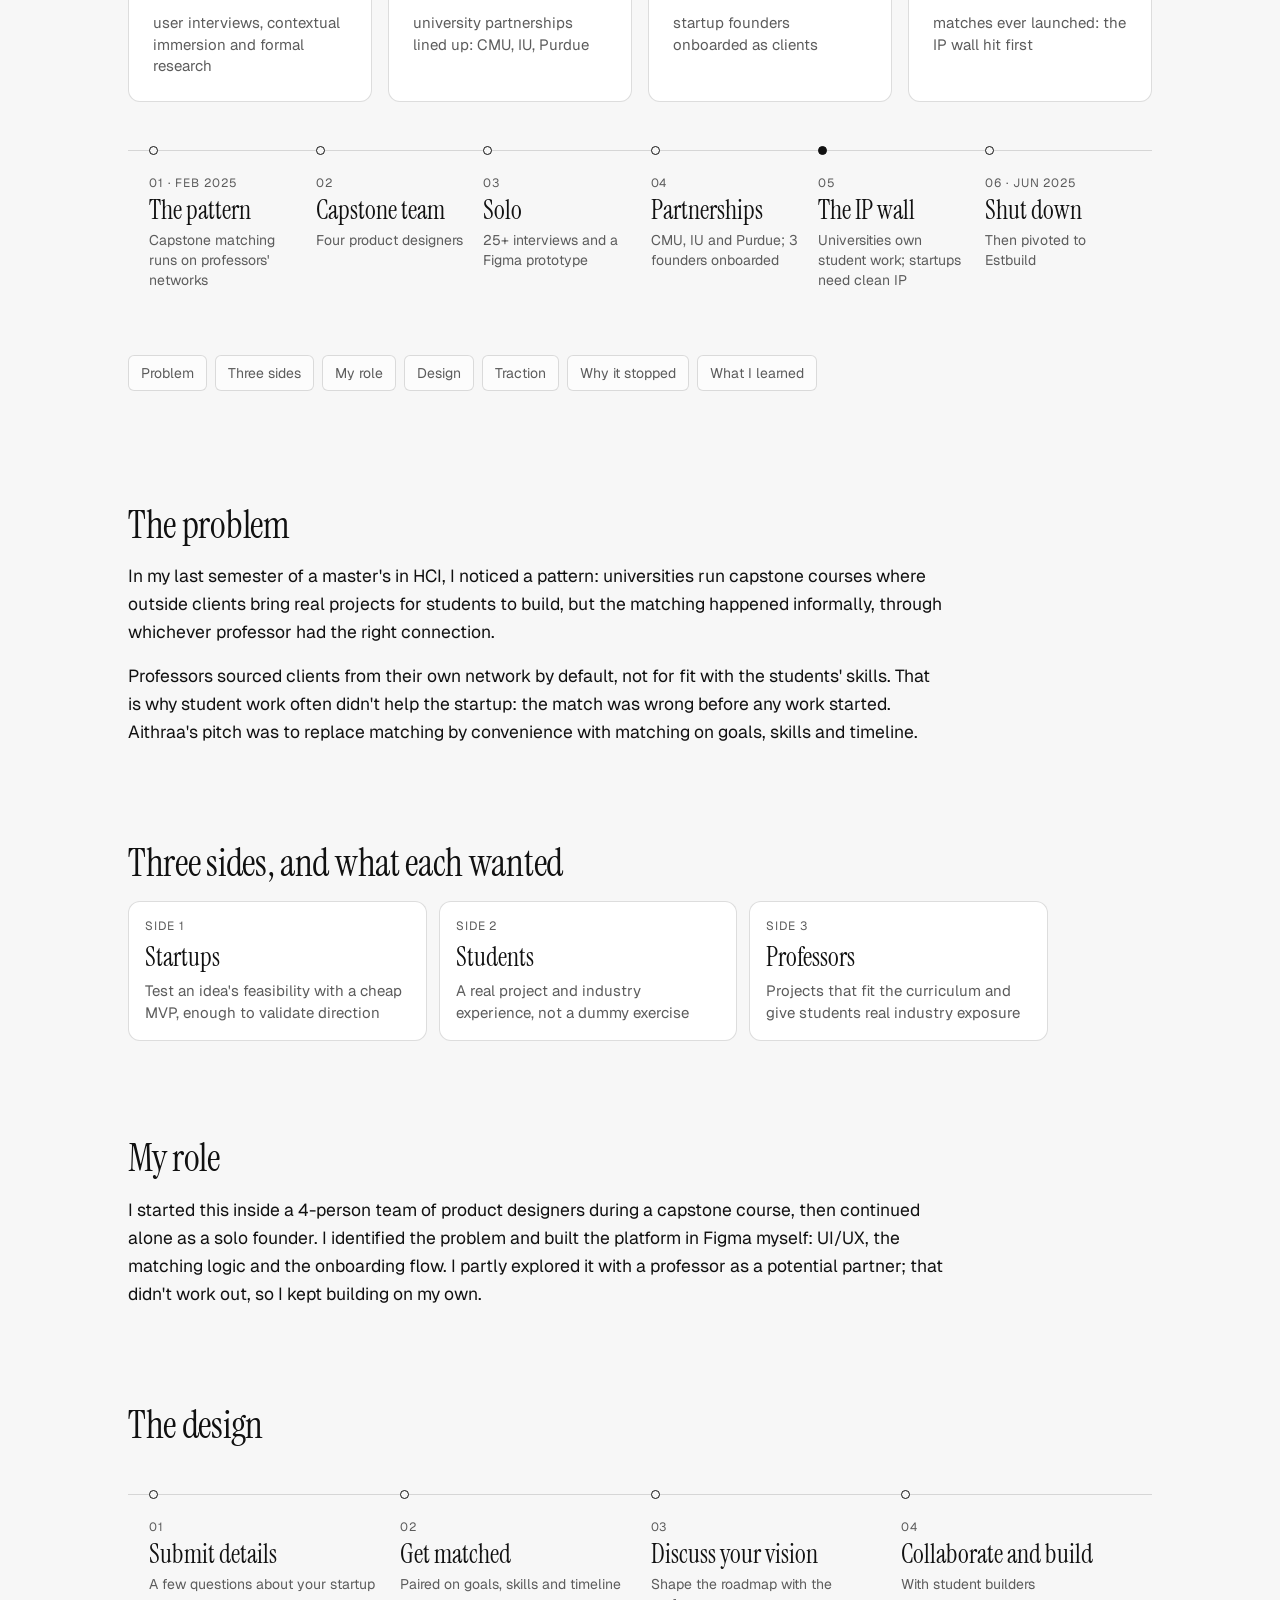
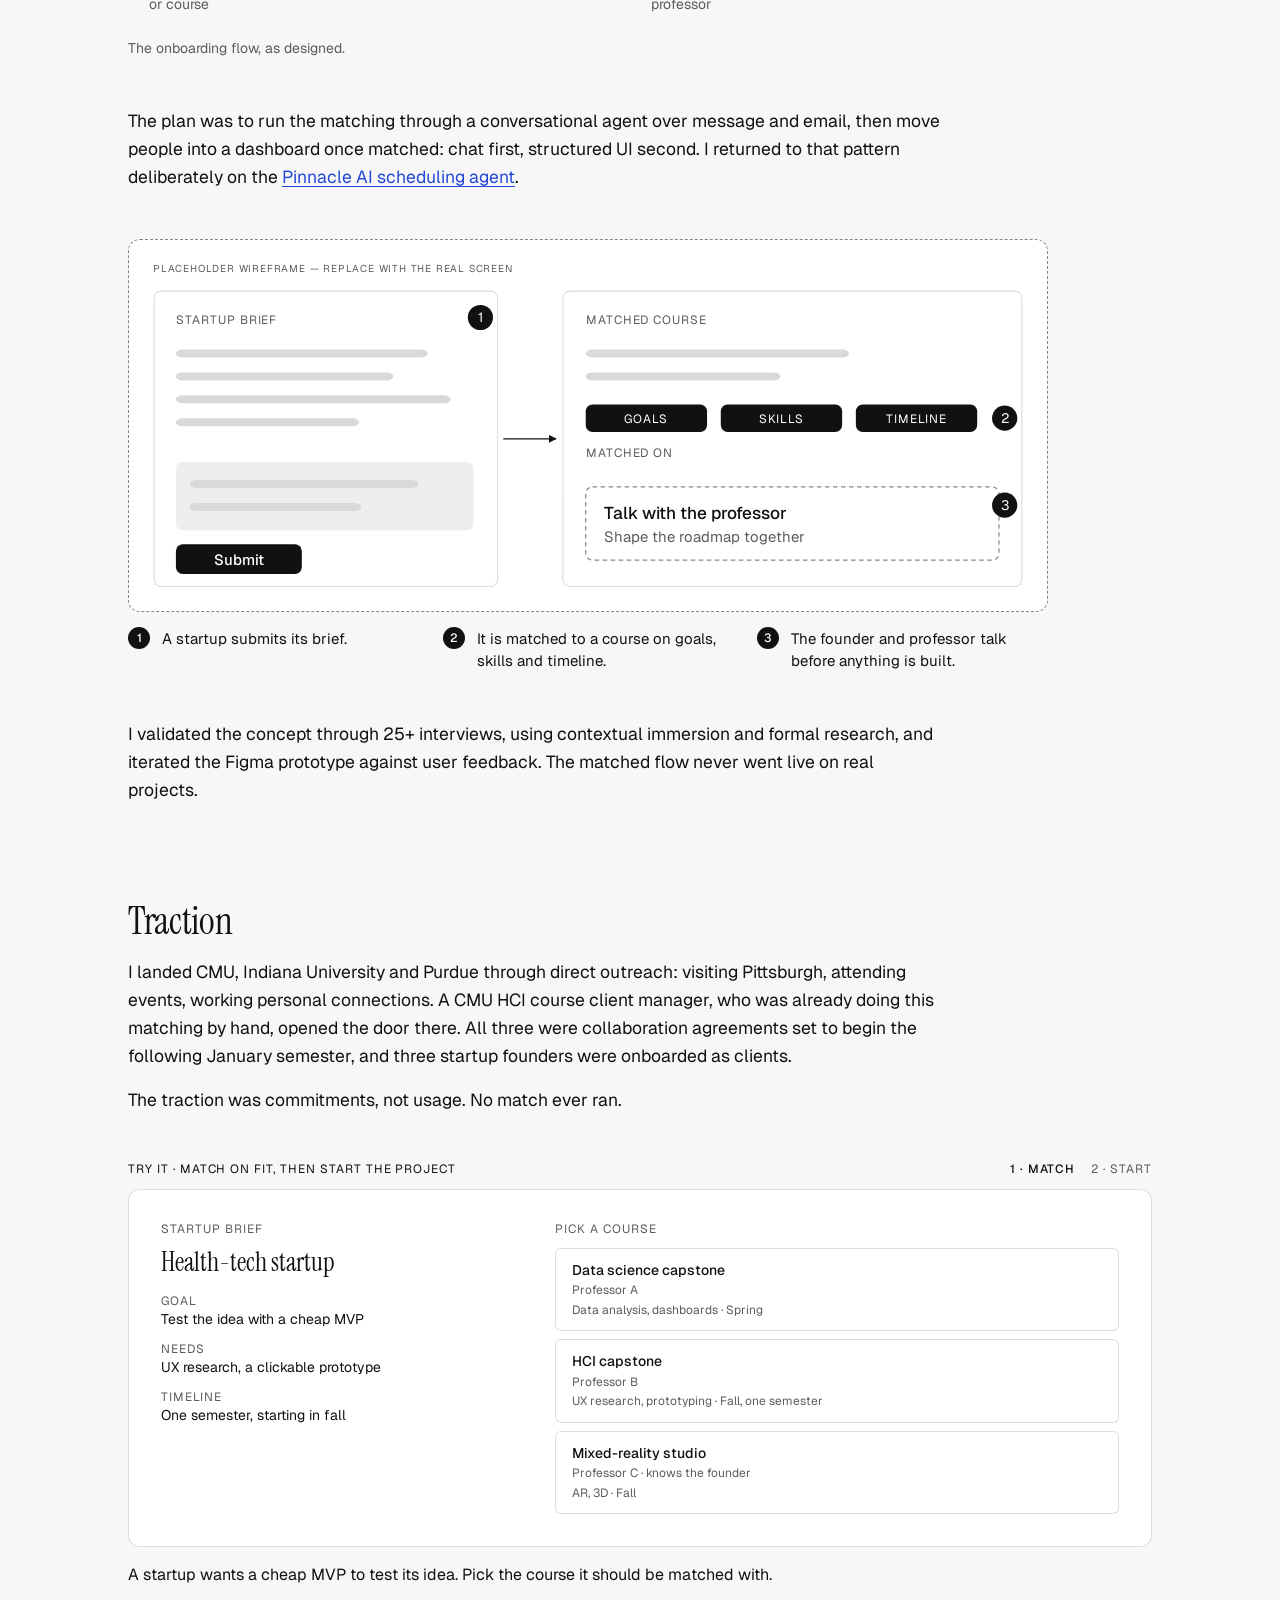
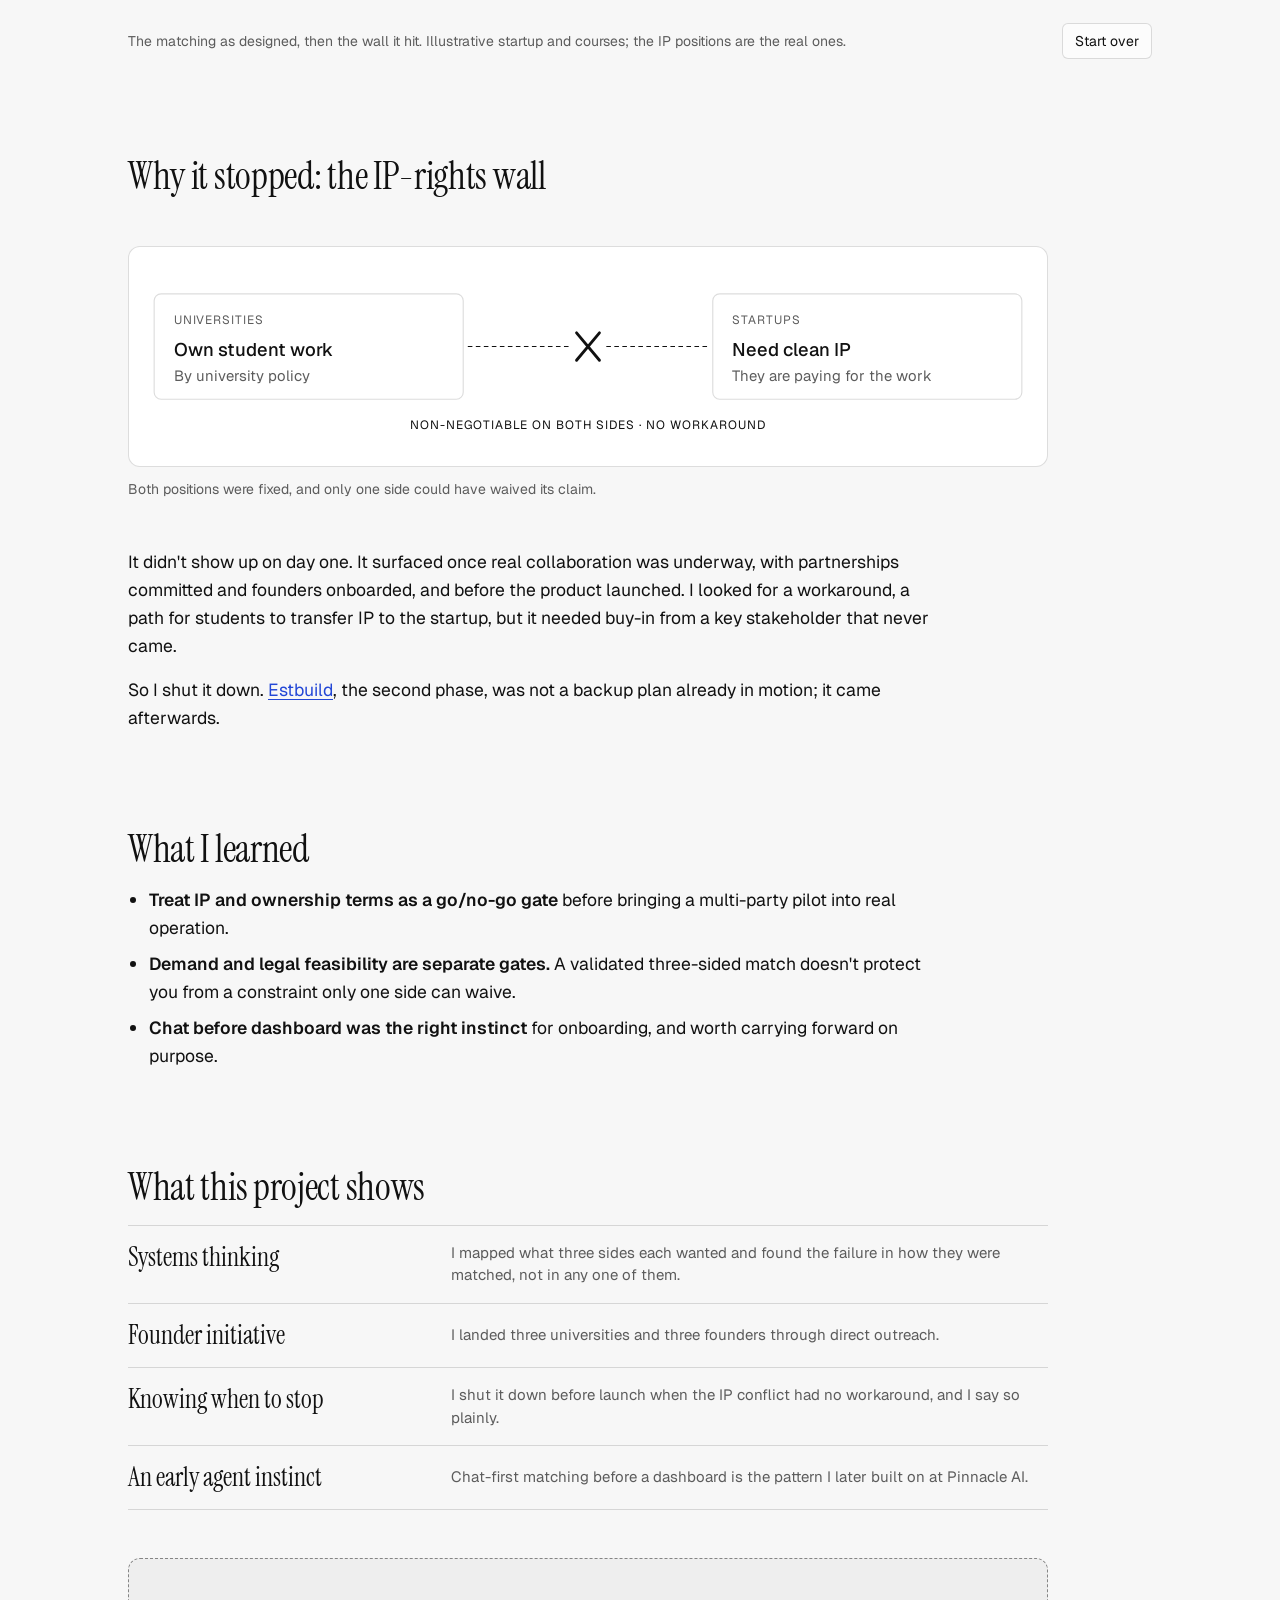
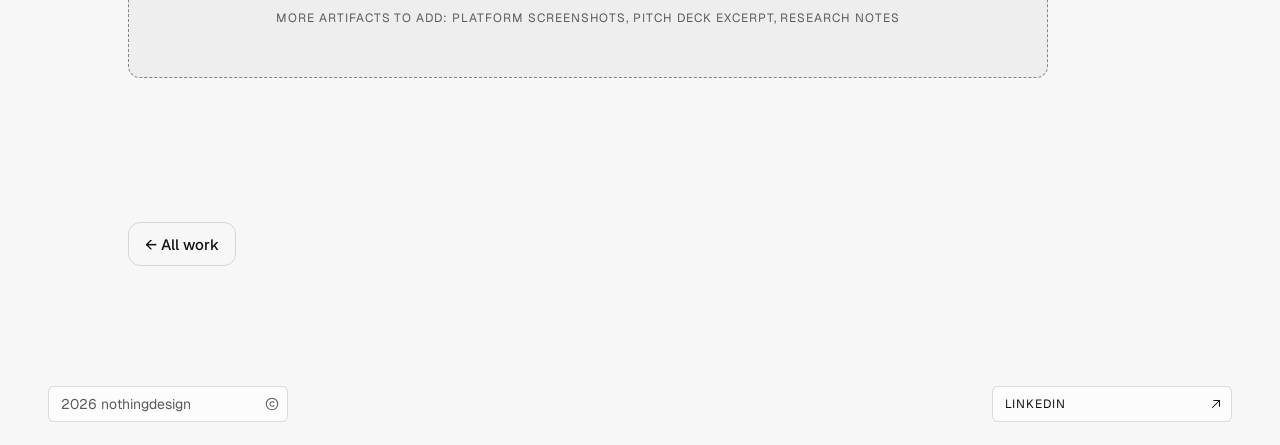
==== commit eb02a726: "nothingdesign V0" ====
--- a/work/aithraa/index.html
+++ b/work/aithraa/index.html
@@ -5,22 +5,39 @@
   <meta name="viewport" content="width=device-width, initial-scale=1">
   <title>Aithraa — nothingdesign</title>
   <meta name="description" content="Building a 3-sided marketplace until IP rights made it unbuildable.">
-
+  <!-- link previews (LinkedIn, Slack, email). TODO(owner): add og:image and og:url once the site has its address -->
+  <meta property="og:type" content="article">
+  <meta property="og:site_name" content="nothingdesign">
+  <meta property="og:title" content="Aithraa — nothingdesign">
+  <meta property="og:description" content="Building a 3-sided marketplace until IP rights made it unbuildable.">
+  <meta name="twitter:card" content="summary">
+
+  <link rel="icon" href="../../favicon.svg" type="image/svg+xml">
   <link rel="preconnect" href="https://fonts.googleapis.com">
   <link rel="preconnect" href="https://fonts.gstatic.com" crossorigin>
-  <link rel="stylesheet" href="https://fonts.googleapis.com/css2?family=Plus+Jakarta+Sans:wght@400;500;600;700;800&display=swap">
-
-  <link rel="stylesheet" href="../shared.css">
+  <link rel="stylesheet" href="https://fonts.googleapis.com/css2?family=Geist:wght@400;500;600&family=Instrument+Serif:ital@0;1&display=swap">
+
+  <link rel="stylesheet" href="../../design-system/tokens.css">
+  <link rel="stylesheet" href="../../site.css">
+  <script src="../../site.js"></script>
   <link rel="stylesheet" href="../article.css">
+  <link rel="stylesheet" href="aithraa.css">
+  <script src="aithraa.js" defer></script>
 </head>
 <body>
 
   <header class="site-header">
-    <a class="brand" href="../../index.html" aria-label="nothingdesign, home">nothingdesign<span class="dot"></span></a>
-    <nav class="site-nav" aria-label="Primary">
-      <a href="../../index.html#work">Work</a>
+    <a class="wordmark" href="../../index.html" aria-label="nothingdesign, home"><span class="wordmark__n">nothing</span>design</a>
+    <nav class="site-nav" id="site-nav" aria-label="Primary">
+      <a class="site-nav__link site-nav__work" href="../../index.html#work" aria-current="true">Work <span class="site-nav__count" aria-hidden="true">3</span></a>
+      <a class="site-nav__link" href="../../about/index.html">About</a>
+      <a class="button button--quiet" href="../../book/index.html">Book<span class="site-header__long">&nbsp;a call</span></a>
     </nav>
   </header>
+  <button class="theme-toggle theme-switch" type="button" aria-label="Switch theme">
+    <svg class="theme-switch__moon" viewBox="0 0 24 24" width="14" height="14" aria-hidden="true"><path d="M20 14.5A8 8 0 0 1 9.5 4a8 8 0 1 0 10.5 10.5Z"/></svg>
+    <svg class="theme-switch__sun" viewBox="0 0 24 24" width="14" height="14" aria-hidden="true"><circle cx="12" cy="12" r="4"/><path d="M12 2.5v2M12 19.5v2M2.5 12h2M19.5 12h2M5.3 5.3l1.4 1.4M17.3 17.3l1.4 1.4M5.3 18.7l1.4-1.4M17.3 6.7l1.4-1.4"/></svg>
+  </button>
 
   <main>
     <div class="case-hero">
@@ -28,72 +45,180 @@
         <span>Aithraa — Phase 1</span>
         <span class="case-hero__status">Case study</span>
       </p>
-      <h1>Aithraa Phase 1: building a 3-sided marketplace until IP rights made it unbuildable</h1>
+      <h1>Aithraa Phase 1: building a 3&#8209;sided marketplace until IP rights made it unbuildable</h1>
+      <p class="case-hero__dek">A marketplace matching startups, students and professors on fit, validated on all three sides and stopped by an IP-rights conflict before launch.</p>
       <p class="case-hero__meta">Product Designer &amp; Founder · February 2025 – June 2025</p>
-      <p class="case-hero__tldr">In my last semester of a master's in HCI, I noticed a pattern: every university runs capstone courses where outside clients bring real projects for students to build — but matching the right client to the right course was ad hoc, dependent on whichever professor happened to have a connection in their own network, not on actual fit with student talent. I designed a 3-sided marketplace — <strong>Where Startups Meet Student Builders</strong> — connecting startups, students, and professors directly, on fit instead of convenience. Starting as a 4-person, all-product-designer capstone team and then continuing solo for ~6 months, I validated the idea through 25+ interviews and a working Figma prototype. I lined up collaboration agreements with 3 universities (CMU, IU, Purdue) set to start the following January semester, and onboarded 3 startup founders as clients. The matching product never launched: once real collaboration was underway, a non-negotiable IP-rights conflict surfaced — universities claim ownership of student work, startups paying for it need clean IP — and no workaround landed. I pivoted to Phase 2 (demolition cost estimating — see the <a href="../estbuild/index.html">Estbuild case study</a>) only after shutting this down.</p>
+
+      <dl class="case-facts">
+        <div><dt>Role</dt><dd>Problem discovery, research, UI/UX, matching logic, onboarding flow, university and founder outreach</dd></div>
+        <div><dt>Team</dt><dd>Started in a 4-person capstone team of product designers; then solo</dd></div>
+        <div><dt>Sides</dt><dd>Startups, students, professors</dd></div>
+        <div><dt>Tools</dt><dd>Figma</dd></div>
+      </dl>
+
+      <p class="case-hero__tldr"><strong>In short:</strong> University capstone courses match outside clients to student teams through whichever professor has a connection. I designed a 3-sided marketplace, <strong>Where Startups Meet Student Builders</strong>, to match on fit instead. I validated it with 25+ interviews, lined up 3 universities and 3 startup founders, and shut it down before launch when a non-negotiable IP-rights conflict surfaced.</p>
     </div>
 
     <article class="case-body">
 
-      <h2>How it started</h2>
-      <p>I'd been circling pieces of this problem across earlier work, and they clicked together in my last semester of HCI grad school: universities already run capstone courses where startups and other outside clients bring in real projects for students to build. The matching, though, happened informally — through whichever professor had the right connection, not through anything designed for the job. The idea: <strong>Where Startups Meet Student Builders</strong> — a platform that does that matching directly, instead of leaving it to chance.</p>
-      <p>I partly explored this with a professor as a potential partner, but that didn't work out over differences — so I kept building it on my own.</p>
-
-      <h2>The three sides, and what each one actually wanted</h2>
-      <ul>
-        <li><strong>Startups</strong> wanted to test an idea's feasibility with a cheap MVP — not necessarily production-grade work, but enough to validate direction.</li>
-        <li><strong>Students</strong> wanted a real-world project and industry experience — not a dummy exercise, something with actual impact on their portfolio and skills.</li>
-        <li><strong>Professors</strong> wanted projects that matched their curriculum and gave students genuine industry exposure, while filling the gatekeeper/matchmaker role capstone courses already needed someone to play.</li>
-      </ul>
-      <p><strong>The actual misalignment:</strong> professors sourced capstone clients from their own existing network by default — not matched for fit with the students' actual talent or skills. That default optimized for professor convenience, not for startup or student outcomes, and it's why student work often didn't actually help the startup client: the match itself was frequently wrong before any work even started. Aithraa's core pitch was replacing that network-of-convenience matching with matching on goals, skills, and timeline.</p>
-
-      <h2>Team and my role</h2>
-      <p>I started this inside a 4-person team — all product designers — during a capstone course. After that course ended, I continued alone for about 6 months, operating as a solo founder before pivoting to Estbuild.</p>
-      <p>What I owned: I identified the problem and then built the platform itself — UI/UX, the matching logic, and the onboarding flow — personally, in Figma.</p>
-
-      <h2>Designing the solution</h2>
-      <p>The onboarding flow, as designed:</p>
-      <ol>
-        <li><strong>Submit details</strong> — tell us about your startup or course, a few questions to get started.</li>
-        <li><strong>Get matched</strong> — paired with the right course based on goals, skills, and timeline.</li>
-        <li><strong>Discuss your vision</strong> — talk with the professor and shape the collaboration roadmap together.</li>
-        <li><strong>Collaboration &amp; build</strong> — turn the concept into reality through hands-on work with student builders.</li>
-      </ol>
-      <p>The original plan was to run the matching itself through a conversational agent over message and email, then move users into a dashboard platform once matched — chat first, structured UI second, a pattern I'd return to deliberately on the <a href="../pinnacle-ai/index.html">Pinnacle AI scheduling agent</a>.</p>
-      <p>I validated the concept through 25+ user interviews using contextual immersion and formal research, built a unified platform experience in Figma, and iterated functional prototypes against continuous user feedback — a build-test-learn loop adapted for AI-era development speed. The matched flow itself never went live on real projects — see Traction, below.</p>
-
-      <div class="tbd">Figma screens — the onboarding flow, the matching logic, the professor/startup dashboard concept — to add</div>
-
-      <h2>Landing 3 university partnerships</h2>
-      <p>I landed CMU, Indiana University, and Purdue through direct outreach — visiting Pittsburgh, attending events, working personal connections — eventually connecting with a CMU HCI course client manager who was already doing the same kind of matching work manually. That relationship was the door-opener into CMU specifically. All 3 partnerships were collaboration agreements set to begin the following January semester — CMU specifically came in as a university course/professor relationship, not as a startup-side client.</p>
-
-      <h2>Traction before the pivot</h2>
+      <!-- Opening: matching by convenience, then on fit (aithraa.js) -->
+      <div id="ai-intro" hidden></div>
 
       <div class="stat-grid">
         <div class="stat"><span class="stat__value">25+</span><span class="stat__label">user interviews, contextual immersion and formal research</span></div>
-        <div class="stat"><span class="stat__value">3</span><span class="stat__label">university partnerships lined up — CMU, IU, Purdue</span></div>
+        <div class="stat"><span class="stat__value">3</span><span class="stat__label">university partnerships lined up: CMU, IU, Purdue</span></div>
         <div class="stat"><span class="stat__value">3</span><span class="stat__label">startup founders onboarded as clients</span></div>
-        <div class="stat"><span class="stat__value">0</span><span class="stat__label">matches ever launched — the IP wall hit first</span></div>
+        <div class="stat"><span class="stat__value">0</span><span class="stat__label">matches ever launched: the IP wall hit first</span></div>
       </div>
 
-      <p>Lined up collaboration agreements with all 3 target universities, set to start the January semester. On the startup side, onboarded 3 startup founders as clients. The matching product itself was never launched live — no real student-startup matches or completed projects happened before the IP-rights conflict (below) forced the pivot. The traction here is partnership and client commitments, not usage data.</p>
-
-      <h2>Why it died: the IP-rights wall</h2>
-      <p>The constraint: university policy claims ownership of student work; startups — who are paying for the work — need clean IP to use it. Both positions were non-negotiable, on both sides.</p>
-      <p>This didn't show up as a day-one dealbreaker. It surfaced only once real collaboration with the universities was underway — partnerships committed, startup clients onboarded — not during early exploratory conversations, and not only after a full cohort had run a project to completion. It hit before the matching product itself ever launched.</p>
-      <p>I tried to find a workaround — specifically, a path for students to transfer IP to the startup — but that needed buy-in from a key stakeholder that never materialized. Being constrained on that core piece of the vision (clean IP transfer, non-negotiable for founders) is what forced the pivot.</p>
-      <p>The Phase 2 idea (AI-assisted demolition cost estimating, a technical co-founder, the "Estbuild" angle) wasn't already in motion as a backup plan — it only surfaced after Phase 1 was shut down.</p>
-
-      <h2>What I'd carry forward</h2>
+      <figure class="case-figure case-figure--wide">
+        <ol class="timeline" aria-label="Project timeline, February to June 2025">
+          <li><span class="timeline__n">01 · Feb 2025</span><b>The pattern</b><span>Capstone matching runs on professors' networks</span></li>
+          <li><span class="timeline__n">02</span><b>Capstone team</b><span>Four product designers</span></li>
+          <li><span class="timeline__n">03</span><b>Solo</b><span>25+ interviews and a Figma prototype</span></li>
+          <li><span class="timeline__n">04</span><b>Partnerships</b><span>CMU, IU and Purdue; 3 founders onboarded</span></li>
+          <li class="is-turn"><span class="timeline__n">05</span><b>The IP wall</b><span>Universities own student work; startups need clean IP</span></li>
+          <li><span class="timeline__n">06 · Jun 2025</span><b>Shut down</b><span>Then pivoted to Estbuild</span></li>
+        </ol>
+      </figure>
+
+      <nav class="case-index" aria-label="Sections">
+        <div class="case-index__scroll">
+          <a href="#problem">Problem</a>
+          <a href="#sides">Three sides</a>
+          <a href="#role">My role</a>
+          <a href="#design">Design</a>
+          <a href="#traction">Traction</a>
+          <a href="#stopped">Why it stopped</a>
+          <a href="#learned">What I learned</a>
+        </div>
+      </nav>
+
+      <!-- ========================================================= -->
+      <h2 id="problem">The problem</h2>
+      <p>In my last semester of a master's in HCI, I noticed a pattern: universities run capstone courses where outside clients bring real projects for students to build, but the matching happened informally, through whichever professor had the right connection.</p>
+      <p>Professors sourced clients from their own network by default, not for fit with the students' skills. That is why student work often didn't help the startup: the match was wrong before any work started. Aithraa's pitch was to replace matching by convenience with matching on goals, skills and timeline.</p>
+
+      <!-- ========================================================= -->
+      <h2 id="sides">Three sides, and what each wanted</h2>
+      <div class="team-strip">
+        <div class="team-strip__who"><span>Side 1</span><b>Startups</b><p>Test an idea's feasibility with a cheap MVP, enough to validate direction</p></div>
+        <div class="team-strip__who"><span>Side 2</span><b>Students</b><p>A real project and industry experience, not a dummy exercise</p></div>
+        <div class="team-strip__who"><span>Side 3</span><b>Professors</b><p>Projects that fit the curriculum and give students real industry exposure</p></div>
+      </div>
+
+      <!-- ========================================================= -->
+      <h2 id="role">My role</h2>
+      <p>I started this inside a 4-person team of product designers during a capstone course, then continued alone as a solo founder. I identified the problem and built the platform in Figma myself: UI/UX, the matching logic and the onboarding flow. I partly explored it with a professor as a potential partner; that didn't work out, so I kept building on my own.</p>
+
+      <!-- ========================================================= -->
+      <h2 id="design">The design</h2>
+
+      <figure class="case-figure case-figure--wide">
+        <ol class="timeline timeline--4" aria-label="The onboarding flow">
+          <li><span class="timeline__n">01</span><b>Submit details</b><span>A few questions about your startup or course</span></li>
+          <li><span class="timeline__n">02</span><b>Get matched</b><span>Paired on goals, skills and timeline</span></li>
+          <li><span class="timeline__n">03</span><b>Discuss your vision</b><span>Shape the roadmap with the professor</span></li>
+          <li><span class="timeline__n">04</span><b>Collaborate and build</b><span>With student builders</span></li>
+        </ol>
+        <figcaption>The onboarding flow, as designed.</figcaption>
+      </figure>
+
+      <p>The plan was to run the matching through a conversational agent over message and email, then move people into a dashboard once matched: chat first, structured UI second. I returned to that pattern deliberately on the <a href="../pinnacle-ai/index.html">Pinnacle AI scheduling agent</a>.</p>
+
+      <figure class="case-figure">
+        <!-- PLACEHOLDER WIREFRAME: replace the whole .case-diagram with the real Figma screen; keep the callouts. -->
+        <div class="case-diagram is-placeholder">
+          <svg viewBox="0 0 760 260" role="img" aria-labelledby="m-t m-d">
+            <title id="m-t">Submitting a brief and getting matched (placeholder wireframe)</title>
+            <desc id="m-d">On the left, a startup brief form with a submit button. An arrow leads to a matched course card on the right, showing it was matched on goals, skills and timeline, with a prompt to talk with the professor.</desc>
+            <defs><marker id="m-a" viewBox="0 0 10 10" refX="9" refY="5" markerWidth="7" markerHeight="7" orient="auto"><path d="M0 0L10 5L0 10z" style="fill:var(--ink)"/></marker></defs>
+            <rect class="d-card" x="1" y="1" width="300" height="258"/>
+            <text class="d-label" x="20" y="30">STARTUP BRIEF</text>
+            <rect class="d-muted" x="20" y="52" width="220" height="7"/>
+            <rect class="d-muted" x="20" y="72" width="190" height="7"/>
+            <rect class="d-muted" x="20" y="92" width="240" height="7"/>
+            <rect class="d-muted" x="20" y="112" width="160" height="7"/>
+            <rect class="d-soft" x="20" y="150" width="260" height="60"/>
+            <rect class="d-muted" x="32" y="166" width="200" height="7"/>
+            <rect class="d-muted" x="32" y="186" width="150" height="7"/>
+            <rect class="d-ink" x="20" y="222" width="110" height="26"/><text class="d-title" x="75" y="240" text-anchor="middle" style="font-size:13px;fill:var(--paper)">Submit</text>
+            <line class="d-outline" x1="306" y1="130" x2="352" y2="130" marker-end="url(#m-a)"/>
+            <rect class="d-card" x="358" y="1" width="401" height="258"/>
+            <text class="d-label" x="378" y="30">MATCHED COURSE</text>
+            <rect class="d-muted" x="378" y="52" width="230" height="7"/>
+            <rect class="d-muted" x="378" y="72" width="170" height="7"/>
+            <rect class="d-ink" x="378" y="100" width="106" height="24"/><text class="d-label d-label--paper" x="431" y="116" text-anchor="middle">GOALS</text>
+            <rect class="d-ink" x="496" y="100" width="106" height="24"/><text class="d-label d-label--paper" x="549" y="116" text-anchor="middle">SKILLS</text>
+            <rect class="d-ink" x="614" y="100" width="106" height="24"/><text class="d-label d-label--paper" x="667" y="116" text-anchor="middle">TIMELINE</text>
+            <text class="d-label" x="378" y="146">MATCHED ON</text>
+            <rect x="378" y="172" width="361" height="64" style="fill:none;stroke:var(--ink-3);stroke-dasharray:4 3"/>
+            <text class="d-title" x="394" y="200" style="font-size:15px">Talk with the professor</text><text class="d-body" x="394" y="220">Shape the roadmap together</text>
+            <circle class="d-ink" cx="286" cy="24" r="11"/><text class="d-label d-label--paper" x="286" y="28" text-anchor="middle" style="font-size:12px;letter-spacing:0">1</text>
+            <circle class="d-ink" cx="744" cy="112" r="11"/><text class="d-label d-label--paper" x="744" y="116" text-anchor="middle" style="font-size:12px;letter-spacing:0">2</text>
+            <circle class="d-ink" cx="744" cy="188" r="11"/><text class="d-label d-label--paper" x="744" y="192" text-anchor="middle" style="font-size:12px;letter-spacing:0">3</text>
+          </svg>
+        </div>
+        <ol class="callouts"><li>A startup submits its brief.</li><li>It is matched to a course on goals, skills and timeline.</li><li>The founder and professor talk before anything is built.</li></ol>
+      </figure>
+
+      <p>I validated the concept through 25+ interviews, using contextual immersion and formal research, and iterated the Figma prototype against user feedback. The matched flow never went live on real projects.</p>
+
+      <!-- ========================================================= -->
+      <h2 id="traction">Traction</h2>
+      <p>I landed CMU, Indiana University and Purdue through direct outreach: visiting Pittsburgh, attending events, working personal connections. A CMU HCI course client manager, who was already doing this matching by hand, opened the door there. All three were collaboration agreements set to begin the following January semester, and three startup founders were onboarded as clients.</p>
+      <p>The traction was commitments, not usage. No match ever ran.</p>
+
+      <!-- Try it: match on fit, then start the project and meet the IP wall (aithraa.js) -->
+      <div id="ai-try" hidden></div>
+
+      <!-- ========================================================= -->
+      <h2 id="stopped">Why it stopped: the IP-rights wall</h2>
+
+      <figure class="case-figure" data-play>
+        <div class="case-diagram">
+          <svg viewBox="0 0 760 150" role="img" aria-labelledby="ip-t ip-d">
+            <title id="ip-t">The IP-rights conflict</title>
+            <desc id="ip-d">Two fixed positions facing each other. Universities: policy claims ownership of student work. Startups: paying for the work, they need clean IP to use it. Between them, a blocked line labelled non-negotiable on both sides, no workaround.</desc>
+            <rect class="d-card" x="1" y="20" width="270" height="92"/>
+            <text class="d-label" x="18" y="46">UNIVERSITIES</text>
+            <text class="d-title" x="18" y="74">Own student work</text>
+            <text class="d-body" x="18" y="96">By university policy</text>
+            <rect class="d-card" x="489" y="20" width="270" height="92"/>
+            <text class="d-label" x="506" y="46">STARTUPS</text>
+            <text class="d-title" x="506" y="74">Need clean IP</text>
+            <text class="d-body" x="506" y="96">They are paying for the work</text>
+            <line class="d-dashed" x1="275" y1="66" x2="364" y2="66"/>
+            <line class="d-dashed" x1="396" y1="66" x2="485" y2="66"/>
+            <line class="d-line" x1="370" y1="54" x2="390" y2="78"/>
+            <line class="d-line" x1="390" y1="54" x2="370" y2="78"/>
+            <text class="d-label d-label--ink" x="380" y="138" text-anchor="middle">NON-NEGOTIABLE ON BOTH SIDES · NO WORKAROUND</text>
+          </svg>
+        </div>
+        <figcaption>Both positions were fixed, and only one side could have waived its claim.</figcaption>
+      </figure>
+
+      <p>It didn't show up on day one. It surfaced once real collaboration was underway, with partnerships committed and founders onboarded, and before the product launched. I looked for a workaround, a path for students to transfer IP to the startup, but it needed buy-in from a key stakeholder that never came.</p>
+      <p>So I shut it down. <a href="../estbuild/index.html">Estbuild</a>, the second phase, was not a backup plan already in motion; it came afterwards.</p>
+
+      <!-- ========================================================= -->
+      <h2 id="learned">What I learned</h2>
       <ul>
-        <li><strong>Treat IP/ownership terms as a go/no-go gate before onboarding a multi-party pilot into real operation</strong> — not after the product is already working and users are already in it.</li>
-        <li><strong>A validated 3-sided match doesn't protect you from a structural legal constraint that only one side can waive.</strong> Demand and legal feasibility are separate gates, and both have to clear.</li>
-        <li><strong>Chat/conversational matching before a structured dashboard was the right early instinct for onboarding</strong> — a pattern worth carrying forward deliberately rather than rediscovering each time.</li>
+        <li><strong>Treat IP and ownership terms as a go/no-go gate</strong> before bringing a multi-party pilot into real operation.</li>
+        <li><strong>Demand and legal feasibility are separate gates.</strong> A validated three-sided match doesn't protect you from a constraint only one side can waive.</li>
+        <li><strong>Chat before dashboard was the right instinct</strong> for onboarding, and worth carrying forward on purpose.</li>
       </ul>
 
-      <h2>Artifacts</h2>
-      <p>Figma files, platform screenshots, pitch deck, and user research notes exist and will be added here before this goes further into the published portfolio.</p>
-      <div class="tbd">Platform screenshots, pitch deck excerpt, and research notes once available — to add</div>
+      <h2 id="shows">What this project shows</h2>
+      <dl class="shows">
+        <div><dt>Systems thinking</dt><dd>I mapped what three sides each wanted and found the failure in how they were matched, not in any one of them.</dd></div>
+        <div><dt>Founder initiative</dt><dd>I landed three universities and three founders through direct outreach.</dd></div>
+        <div><dt>Knowing when to stop</dt><dd>I shut it down before launch when the IP conflict had no workaround, and I say so plainly.</dd></div>
+        <div><dt>An early agent instinct</dt><dd>Chat-first matching before a dashboard is the pattern I later built on at Pinnacle AI.</dd></div>
+      </dl>
+
+      <!-- TODO(owner): add Figma files, platform screenshots, a pitch deck excerpt and research notes (the page is already linked from the home page) -->
+      <div class="tbd">More artifacts to add: platform screenshots, pitch deck excerpt, research notes</div>
 
     </article>
 
@@ -103,8 +228,15 @@
   </main>
 
   <footer class="site-footer">
-    <span>&copy; nothingdesign</span>
-    <a href="../../index.html">Back to home</a>
+    <p class="foot-chip">
+      <span>2026 nothingdesign</span>
+      <svg viewBox="0 0 16 16" width="14" height="14" aria-hidden="true"><circle cx="8" cy="8" r="6.5"/><path d="M10.2 6.2a2.6 2.6 0 1 0 0 3.6"/></svg>
+    </p>
+    <!-- TODO(owner): add the LinkedIn profile URL -->
+    <a class="foot-chip foot-chip--link" href="#" rel="me">
+      <span>LinkedIn</span>
+      <svg viewBox="0 0 16 16" width="14" height="14" aria-hidden="true"><path d="M4 12L12 4M5.5 4H12v6.5"/></svg>
+    </a>
   </footer>
 
 </body>
--- a/design-system/tokens.css
+++ b/design-system/tokens.css
@@ -0,0 +1,123 @@
+/* ============================================================
+   nothingdesign design tokens — v1 (draft, 2026-11-16)
+
+   Status of each group is marked DECIDED or PROPOSED.
+   Rationale and open questions: README.md in this folder.
+   Linked by every page, before site.css.
+   ============================================================ */
+
+:root,
+[data-theme="light"]{
+  color-scheme: light;
+
+  /* ---- color · APPROVED 2026-11-16 (accent hue is a placeholder) ----
+     Pure neutral black and white (no warm or cool tint). Six steps from ground to ink.
+     Text pairs meet WCAG AA on every ground; --ink-3 is for large
+     text, icons and control borders only (3:1). */
+  --bg:#f7f7f7;            /* page ground */
+  --surface:#ffffff;       /* cards, panels */
+  --sunk:#eeeeee;          /* quiet fills, diagram bands */
+  --ink:#111111;           /* text, primary buttons */
+  --ink-2:#5c5c5c;         /* secondary text, captions, labels */
+  --ink-3:#858585;         /* placeholder, icons, control borders */
+  --line:rgba(17,17,17,.14); /* hairlines, card borders */
+  --on-ink:#ffffff;        /* text on an ink fill */
+
+  /* One accent. Blue is a placeholder hue "for now" (owner, 2026-11-16).
+     Used for links, focus and one highlighted action per view. */
+  --accent:#2347d6;
+  --on-accent:#ffffff;
+
+  /* Status: only inside agent-interface components. */
+  --working:#7a5200;  --working-bg:#f6ecd6;
+  --done:#256238;     --done-bg:#e2efe4;
+  --review:#5a3ea6;   --review-bg:#ece7f8;
+  --failed:#a03325;   --failed-bg:#f7e3df;
+}
+
+[data-theme="dark"]{
+  color-scheme: dark;
+  --bg:#0f0f0f;
+  --surface:#181818;
+  --sunk:#212121;
+  --ink:#f2f2f2;
+  --ink-2:#a6a6a6;
+  --ink-3:#7a7a7a;
+  --line:rgba(242,242,242,.16);
+  --on-ink:#0f0f0f;
+  --accent:#8fa8ff;
+  --on-accent:#0f0f0f;
+  --working:#e3b65c;  --working-bg:#2e2610;
+  --done:#82c493;     --done-bg:#15281a;
+  --review:#bba6f0;   --review-bg:#211a35;
+  --failed:#f08f80;   --failed-bg:#321814;
+}
+@media (prefers-color-scheme: dark){
+  :root:not([data-theme="light"]){
+    color-scheme: dark;
+    --bg:#0f0f0f;
+    --surface:#181818;
+    --sunk:#212121;
+    --ink:#f2f2f2;
+    --ink-2:#a6a6a6;
+    --ink-3:#7a7a7a;
+    --line:rgba(242,242,242,.16);
+    --on-ink:#0f0f0f;
+    --accent:#8fa8ff;
+    --on-accent:#0f0f0f;
+    --working:#e3b65c;  --working-bg:#2e2610;
+    --done:#82c493;     --done-bg:#15281a;
+    --review:#bba6f0;   --review-bg:#211a35;
+    --failed:#f08f80;   --failed-bg:#321814;
+  }
+}
+
+:root{
+  /* ---- type · DECIDED (families); sizes PROPOSED ----
+     Two families. Paragraphs are Geist for now; --font-prose is
+     its own token so a serif can replace it in one line. */
+  --font-display:"Instrument Serif",Georgia,"Times New Roman",serif;
+  --font-text:"Geist",system-ui,-apple-system,"Segoe UI",sans-serif;
+  --font-prose:var(--font-text);
+
+  --text-label:12px;                       /* uppercase, .08em tracking */
+  --text-small:14px;
+  --text-ui:15px;
+  --text-body:17.5px;
+  --text-lead:clamp(19px,2vw,22px);
+  --text-h3:clamp(22px,2.2vw,26px);
+  --text-h2:clamp(28px,3.2vw,38px);
+  --text-h1:clamp(38px,5.6vw,72px);
+  --measure:68ch;
+
+  /* ---- space · APPROVED IN PRINCIPLE ---- 4px base */
+  --space-1:4px;  --space-2:8px;  --space-3:12px; --space-4:16px; --space-5:24px;
+  --space-6:32px; --space-7:48px; --space-8:64px; --space-9:96px; --space-10:128px;
+  --pad:clamp(16px,4vw,48px);              /* page-edge inset */
+
+  /* ---- shape · DECIDED ----
+     Containers and buttons share one radius; anything nested
+     inside a container uses the smaller one. No pills, no shadows.
+     Corners are smoothed (Figma corner smoothing 60%) where the browser
+     supports corner-shape; see the @supports block at the end. */
+  --radius:12px;
+  --radius-nested:6px;
+  --corner:round;
+
+  /* ---- motion · APPROVED IN PRINCIPLE ---- */
+  --dur-1:120ms; --dur-2:240ms; --dur-3:480ms;
+  --ease:cubic-bezier(.22,.61,.24,1);
+}
+
+/* Smoothed corners. Figma's 60% corner smoothing has no exact CSS
+   equivalent; corner-shape:squircle is the closest. A squircle reads
+   tighter than a round corner of the same radius, so the radii step up
+   to keep the same visual size. Browsers without corner-shape keep the
+   plain 12px / 6px round corners above. */
+@supports (corner-shape: squircle){
+  :root{
+    --corner:squircle;
+    --radius:16px;
+    --radius-nested:8px;
+  }
+}
--- a/site.css
+++ b/site.css
@@ -0,0 +1,244 @@
+/* ============================================================
+   nothingdesign — site base and shared chrome (v1)
+
+   Loaded on every page, after design-system/tokens.css:
+     <link rel="stylesheet" href="design-system/tokens.css">
+     <link rel="stylesheet" href="site.css">
+
+   Holds: base styles, wordmark, nav dock, page foot, button.
+   Rule for chrome: it stays quiet. It never competes with the
+   page's main content (on the home page, the hero).
+   ============================================================ */
+
+*,*::before,*::after{box-sizing:border-box;corner-shape:var(--corner)}
+html{font-synthesis-weight:none;-webkit-text-size-adjust:100%}
+body{
+  margin:0;
+  background:var(--bg);
+  color:var(--ink);
+  font-family:var(--font-text);
+  -webkit-font-smoothing:antialiased;
+  /* short pages keep the page foot at the bottom of the window */
+  display:flex;
+  flex-direction:column;
+  min-height:100svh;
+}
+body > main{flex:1 0 auto}
+a{color:inherit}
+:focus-visible{outline:2px solid var(--accent);outline-offset:4px}
+
+/* ---------------- wordmark ----------------
+   One word. "nothing" recedes, "design" is what remains. */
+.wordmark{
+  display:inline-flex;
+  align-items:center;
+  min-height:44px;
+  font:500 18px/1 var(--font-text);
+  letter-spacing:-.03em;
+  color:var(--ink);
+  text-decoration:none;
+  white-space:nowrap;
+}
+.wordmark__n{color:var(--ink-3)}
+
+/* ---------------- button ---------------- */
+.button{
+  display:inline-flex;
+  align-items:center;
+  justify-content:center;
+  min-height:44px;
+  padding:0 var(--space-4);
+  font:500 var(--text-ui)/1 var(--font-text);
+  color:var(--on-ink);
+  background:var(--ink);
+  border:1px solid var(--ink);
+  border-radius:var(--radius);
+  text-decoration:none;
+  cursor:pointer;
+  transition:background-color var(--dur-1) var(--ease), color var(--dur-1) var(--ease), border-color var(--dur-1) var(--ease);
+}
+.button:hover{background:var(--ink-2);border-color:var(--ink-2)}
+.button--quiet{color:var(--ink);background:transparent;border-color:var(--line)}
+.button--quiet:hover{background:var(--sunk);border-color:var(--line)}
+
+/* ---------------- nav dock ----------------
+   The site's navigation floats at the bottom centre of the window on
+   every page, so the top of the page stays empty for the content.
+   It is first in the markup (keyboard and screen readers reach it
+   first) and fixed in place visually. Frosted glass, like the hero's
+   cards: it reads over the hero, the work screens and plain page alike.
+   Work leads the links: it carries the number of case studies and is
+   marked while you are in the Work section or reading a case study. */
+.site-header{
+  position:fixed;
+  left:50%;
+  bottom:var(--space-4);
+  transform:translateX(-50%);
+  z-index:50;
+  display:flex;
+  align-items:center;
+  gap:var(--space-4);
+  max-width:calc(100vw - var(--space-4) * 2);
+  padding:var(--space-1) var(--space-1) var(--space-1) var(--space-3);
+  /* the same box as the page-foot fields and the theme switch */
+  background:color-mix(in srgb, var(--surface) 60%, transparent);
+  -webkit-backdrop-filter:blur(12px);
+  backdrop-filter:blur(12px);
+  border:1px solid var(--line);
+  border-radius:var(--radius-nested);
+}
+.site-header .wordmark{position:relative;min-height:40px;font-size:18px}
+.site-header .wordmark::after{content:"";position:absolute;inset:-2px 0}
+.site-nav{
+  display:flex;
+  align-items:center;
+  gap:var(--space-1);
+}
+.site-nav__link,
+.theme-toggle{
+  position:relative;
+  display:inline-flex;
+  align-items:center;
+  gap:var(--space-2);
+  min-height:40px;
+  padding:0 var(--space-3);
+  font:400 var(--text-ui)/1 var(--font-text);
+  color:var(--ink-2);
+  background:none;
+  border:0;
+  border-radius:4px;
+  text-decoration:none;
+  white-space:nowrap;
+  cursor:pointer;
+  transition:color var(--dur-1) var(--ease), background-color var(--dur-1) var(--ease);
+}
+/* items are 40px boxes; this keeps each tap area 44px tall */
+.site-nav__link::after,
+.site-header .button::after{content:"";position:absolute;inset:-2px 0}
+.site-nav__link{font-size:16px}
+.site-nav__link:hover,
+.theme-toggle:hover{color:var(--ink);background:var(--sunk)}
+.site-nav__link[aria-current]{color:var(--ink);background:var(--sunk)}
+.site-nav__work{color:var(--ink);font-weight:500}
+.site-nav__count{
+  display:inline-grid;
+  place-items:center;
+  min-width:18px;
+  height:18px;
+  padding:0 4px;
+  font:500 11px/1 var(--font-text);
+  color:var(--on-ink);
+  background:var(--ink);
+  border-radius:3px;
+}
+.site-header .button{
+  position:relative;
+  min-height:40px;
+  padding:0 var(--space-4);
+  font-size:16px;
+  font-weight:400;
+  border-radius:4px;
+  white-space:nowrap;
+}
+
+/* theme switch: an icon on its own at the top right of every page, drawn
+   like the page-foot fields (36px box, thin border, light tint), lined up
+   with the page edge. A transparent margin keeps the tap area at 44px. */
+.theme-switch{
+  position:fixed;
+  top:var(--space-4);
+  right:var(--pad);
+  z-index:50;
+  justify-content:center;
+  width:36px;
+  min-height:36px;
+  height:36px;
+  padding:0;
+  color:var(--ink);
+  background:color-mix(in srgb, var(--surface) 60%, transparent);
+  -webkit-backdrop-filter:blur(12px);
+  backdrop-filter:blur(12px);
+  border:1px solid var(--line);
+  border-radius:var(--radius-nested);
+}
+.theme-switch::after{content:"";position:absolute;inset:-4px}
+.theme-switch svg{width:15px;height:15px;fill:none;stroke:currentColor;stroke-width:1.2;stroke-linecap:round;stroke-linejoin:round}
+.theme-switch__sun,
+.theme-switch[data-next="light"] .theme-switch__moon{display:none}
+.theme-switch[data-next="light"] .theme-switch__sun{display:block}
+[data-theme-lock] .theme-toggle{display:none}
+
+/* Phones: the dock holds the wordmark, two links and the call button. */
+@media (max-width:520px){
+  .site-header{gap:var(--space-1);padding-left:var(--space-2)}
+  .site-header .wordmark{font-size:15px}
+  .site-nav{gap:0}
+  .site-nav__link{gap:6px;padding:0 var(--space-2)}
+  .site-nav__count{min-width:18px;height:18px;padding:0 4px}
+  .site-header .button{padding:0 var(--space-3)}
+}
+/* Small phones: "Book a call" shortens to "Book" so the dock fits. */
+@media (max-width:400px){
+  .site-header{max-width:calc(100vw - var(--space-3) * 2);padding-left:var(--space-2)}
+  .site-header .wordmark{font-size:14px}
+  .site-header__long{display:none}
+}
+@media (max-width:340px){
+  .site-nav__link{padding:0 var(--space-1)}
+  .site-header .button{padding:0 var(--space-2)}
+}
+
+/* ---------------- page foot ----------------
+   After cobloc.archi: no footer block, just two small boxed fields in the
+   bottom corners, text on the left and an icon on the right. At the end of
+   the page they line up with the nav dock (dock: 16px off the bottom, 50px
+   tall; a field is 36px), so the last line reads field · dock · field.
+   Narrower windows keep extra room under them to clear the dock. */
+.site-footer{
+  display:flex;
+  align-items:center;
+  justify-content:space-between;
+  gap:var(--space-2);
+  padding:var(--space-5) var(--pad) calc(var(--space-6) + 76px);
+}
+.foot-chip{
+  display:flex;
+  align-items:center;
+  justify-content:space-between;
+  gap:var(--space-4);
+  width:min(240px, 50%);
+  min-height:36px;
+  margin:0;
+  padding:0 var(--space-2) 0 var(--space-3);
+  font:400 var(--text-small)/1 var(--font-text);
+  color:var(--ink-2);
+  background:color-mix(in srgb, var(--surface) 60%, transparent);
+  border:1px solid var(--line);
+  border-radius:var(--radius-nested);
+  white-space:nowrap;
+  text-decoration:none;
+}
+.foot-chip svg{flex:none;fill:none;stroke:currentColor;stroke-width:1.2;stroke-linecap:round;stroke-linejoin:round}
+.foot-chip--link{
+  font-size:var(--text-label);
+  letter-spacing:.08em;
+  text-transform:uppercase;
+  color:var(--ink);
+  transition:background-color var(--dur-1) var(--ease);
+}
+.foot-chip--link:hover{background:var(--sunk)}
+.foot-chip--link{position:relative}
+.foot-chip--link::after{content:"";position:absolute;inset:-4px 0}   /* 44px tap area */
+@media (min-width:1080px){
+  .site-footer{padding-bottom:calc(var(--space-4) + 7px)}
+}
+@media (max-width:520px){
+  .foot-chip{gap:var(--space-2);padding:0 var(--space-2);font-size:13px}
+}
+@media (max-width:360px){
+  .foot-chip svg{display:none}
+}
+
+@media (prefers-reduced-motion:reduce){
+  .button,.site-nav__link,.theme-toggle,.foot-chip--link{transition:none}
+}
--- a/work/article.css
+++ b/work/article.css
@@ -1,331 +1,569 @@
 /* ============================================================
-   Case study article layout — shared across every /work/<slug>/ page.
-   Loaded after ./shared.css (nav/footer chrome + inlined design tokens).
-   Nothing in this file is specific to any one case study; it's the
-   reusable hero/body/stat-grid/table language all case studies share.
+   Case-study layout (v1) — shared by every /work/<slug>/ page.
+   Loaded after design-system/tokens.css and site.css.
+
+   Two voices: Instrument Serif speaks (titles, headings, numbers,
+   quotes); Geist is the instrument (facts, cards, diagrams, labels).
+   Text sits in a reading column on the left; figures run wider.
+   The empty right-hand space is intentional.
    ============================================================ */
 
-.case-hero{
-  max-width:820px;
+.case-hero,
+.case-body,
+.case-footer{
+  max-width:1120px;
   margin:0 auto;
-  padding:calc(var(--pad) * 1.8) var(--pad) var(--pad);
-}
+  padding-left:var(--pad);
+  padding-right:var(--pad);
+}
+
+/* small uppercase label, used throughout */
+.case-hero__eyebrow,
+.case-hero__meta,
+.case-facts dt,
+.decision__label,
+.case-body th,
+.pull-quote cite,
+.tbd,
+.case-figure__slot{
+  font:400 var(--text-label)/1.4 var(--font-text);
+  letter-spacing:.08em;
+  text-transform:uppercase;
+  color:var(--ink-2);
+}
+
+/* ---------------- hero ---------------- */
+
+.case-hero{padding-top:var(--space-8)}
 .case-hero__eyebrow{
   display:flex;
+  flex-wrap:wrap;
   align-items:center;
-  gap:12px;
-  margin-bottom:14px;
-  font-family:var(--font-mono);
-  font-size:12px;
-  letter-spacing:.08em;
-  text-transform:uppercase;
-  color:var(--stone-3);
+  gap:var(--space-2) var(--space-4);
+  margin:0 0 var(--space-5);
 }
 .case-hero__status{
-  padding:3px 9px;
-  border:1px solid var(--ink);
-  border-radius:var(--radius-pill);
+  padding:6px 8px;
+  border:1px solid var(--line);
+  border-radius:var(--radius-nested);
   color:var(--ink);
 }
 .case-hero h1{
-  margin:0 0 .5em;
-  font-family:var(--font-display);
-  font-weight:800;
-  text-transform:uppercase;
-  font-size:clamp(32px, 5.5vw, 56px);
-  line-height:.98;
-  letter-spacing:.005em;
-}
-.case-hero__meta{
-  margin:0 0 22px;
-  font-size:14px;
-  color:var(--stone-3);
-}
+  margin:0 0 var(--space-5);
+  max-width:17em;
+  font:400 var(--text-h1)/1.04 var(--font-display);
+  letter-spacing:-.012em;
+  text-wrap:balance;
+}
+.case-hero__dek{
+  margin:0 0 var(--space-5);
+  max-width:32em;
+  font-size:var(--text-lead);
+  line-height:1.4;
+  color:var(--ink-2);
+}
+.case-hero__meta{margin:0}
+
+.case-facts{
+  display:grid;
+  grid-template-columns:repeat(auto-fit, minmax(190px, 1fr));
+  gap:var(--space-5);
+  margin:var(--space-7) 0 0;
+  padding:var(--space-5);
+  background:var(--surface);
+  border:1px solid var(--line);
+  border-radius:var(--radius);
+}
+.case-facts dt{margin-bottom:var(--space-2)}
+.case-facts dd{margin:0;font-size:var(--text-ui);line-height:1.45}
+
 .case-hero__tldr{
+  margin:var(--space-7) 0 0;
+  padding-left:var(--space-5);
+  border-left:1px solid var(--ink);
+  max-width:var(--measure);
+  font:400 var(--text-body)/1.6 var(--font-prose);
+}
+
+/* ---------------- body ---------------- */
+
+.case-body{
+  padding-top:var(--space-7);
+  padding-bottom:var(--space-9);
+  font:400 var(--text-body)/1.6 var(--font-prose);
+}
+.case-body > p,
+.case-body > ul,
+.case-body > ol,
+.decision > p{max-width:var(--measure);margin:0 0 var(--space-4)}
+.case-body ul,
+.case-body ol{padding-left:1.2em}
+.case-body li{margin-bottom:var(--space-2)}
+.case-body strong,
+.case-hero__tldr strong{font-weight:600}
+.case-body a{color:var(--accent);text-underline-offset:3px}
+
+.case-body h2{
+  margin:var(--space-9) 0 var(--space-4);
+  max-width:22em;
+  font:400 var(--text-h2)/1.12 var(--font-display);
+  letter-spacing:-.008em;
+  text-wrap:balance;
+}
+.case-body h3{
+  margin:var(--space-7) 0 var(--space-3);
+  max-width:26em;
+  font:400 var(--text-h3)/1.2 var(--font-display);
+}
+
+/* ---------------- stats ---------------- */
+
+.stat-grid{
+  display:grid;
+  grid-template-columns:repeat(auto-fit, minmax(220px, 1fr));
+  gap:var(--space-4);
+  margin:0 0 var(--space-7);
+}
+.case-body > .stat-grid:first-child{margin-top:var(--space-4)}
+.stat{
+  display:flex;
+  flex-direction:column;
+  gap:var(--space-3);
+  padding:var(--space-5);
+  background:var(--surface);
+  border:1px solid var(--line);
+  border-radius:var(--radius);
+}
+.stat__value{
+  font:400 clamp(30px, 3.2vw, 42px)/1.05 var(--font-display);
+  font-variant-numeric:tabular-nums;
+}
+.stat__label{font:400 var(--text-ui)/1.45 var(--font-text);color:var(--ink-2)}
+
+/* ---------------- quotes ---------------- */
+
+.case-body blockquote,
+.pull-quote{
+  margin:var(--space-7) 0;
+  padding-left:var(--space-5);
+  border-left:1px solid var(--ink);
+  max-width:26em;
+  font:italic 400 clamp(24px, 2.8vw, 32px)/1.25 var(--font-display);
+  text-wrap:balance;
+}
+.pull-quote p{margin:0 0 var(--space-3)}
+.pull-quote cite{font-style:normal;display:block}
+
+/* ---------------- design decisions ---------------- */
+
+.decision{
+  margin:var(--space-7) 0 0;
+  padding-top:var(--space-5);
+  border-top:1px solid var(--line);
+}
+.decision__label{display:block}
+.case-body .decision h3{margin:var(--space-2) 0 var(--space-5)}
+.case-body .decision__options{
+  display:grid;
+  grid-template-columns:repeat(auto-fit, minmax(230px, 1fr));
+  gap:var(--space-3);
+  max-width:920px;
+  margin:0 0 var(--space-5);
+  padding:0;
+  list-style:none;
+}
+.case-body .decision__options li{
   margin:0;
-  padding:20px;
-  border:1px solid var(--hair);
-  font-size:15px;
-  line-height:1.65;
-  background:var(--paper);
-}
-
-.case-body{
-  max-width:820px;
-  margin:0 auto;
-  padding:0 var(--pad) calc(var(--pad) * 2.4);
-  font-size:15.5px;
-  line-height:1.7;
-}
-
-.case-body h2{
-  margin:2.4em 0 .6em;
-  font-family:var(--font-display);
-  font-weight:800;
-  text-transform:uppercase;
-  font-size:clamp(20px, 2.6vw, 26px);
-  letter-spacing:.01em;
-  border-top:1px solid var(--hair);
-  padding-top:.9em;
-}
-.case-body h2:first-child{border-top:0;margin-top:0;padding-top:0}
-
-.case-body h3{
-  margin:1.8em 0 .5em;
-  font-family:var(--font-sans);
-  font-weight:600;
-  font-size:16px;
-}
-
-.case-body p{margin:0 0 1em}
-.case-body ul,
-.case-body ol{margin:0 0 1em;padding-left:1.3em}
-.case-body li{margin-bottom:.4em}
-
-.case-body strong{font-weight:700}
-
+  padding:var(--space-4);
+  font:400 var(--text-ui)/1.45 var(--font-text);
+  color:var(--ink-2);
+  background:var(--surface);
+  border:1px solid var(--line);
+  border-radius:var(--radius);
+}
+.decision__options b{
+  display:block;
+  margin-bottom:var(--space-1);
+  font-weight:500;
+  color:var(--ink);
+}
+.case-body .decision__options li.is-chosen{
+  background:var(--ink);
+  border-color:var(--ink);
+  color:var(--on-ink);
+}
+.decision__options li.is-chosen b{color:var(--on-ink)}
+.case-body .decision p:last-child{margin-bottom:0}
+
+/* ---------------- figures ---------------- */
+
+.case-figure{margin:var(--space-7) 0;max-width:920px}
+.case-figure img{
+  display:block;
+  width:100%;
+  height:auto;
+  border:1px solid var(--line);
+  border-radius:var(--radius);
+}
+.case-figure figcaption{
+  margin-top:var(--space-3);
+  font:400 var(--text-small)/1.45 var(--font-text);
+  color:var(--ink-2);
+}
+
+/* Stand-in frame until the real screen is exported. Swap the whole
+   .case-figure__slot div for an <img> when the asset exists. */
+.case-figure__slot,
+.tbd{
+  display:grid;
+  place-items:center;
+  padding:var(--space-5);
+  text-align:center;
+  background:var(--sunk);
+  border:1px dashed var(--ink-3);
+  border-radius:var(--radius);
+}
+.case-figure__slot{aspect-ratio:16 / 10}
+.tbd{margin:var(--space-7) 0;max-width:920px;min-height:120px}
+
+/* Inline SVG diagrams, drawn with tokens so they follow the theme.
+   Below ~600px the frame scrolls sideways instead of shrinking the
+   labels past legibility. */
+.case-diagram{
+  --paper:var(--on-ink);   /* text and strokes drawn on an ink shape */
+  padding:var(--space-5);
+  overflow-x:auto;
+  -webkit-overflow-scrolling:touch;
+  background:var(--surface);
+  border:1px solid var(--line);
+  border-radius:var(--radius);
+}
+.case-diagram svg{display:block;width:100%;min-width:600px;height:auto}
+.case-diagram rect{rx:6px}
+.case-diagram text{font-family:var(--font-text);fill:var(--ink)}
+.case-diagram .d-title{font-weight:500;font-size:16px}
+.case-diagram .d-body{font-size:13px;fill:var(--ink-2)}
+.case-diagram .d-label{font-size:10.5px;letter-spacing:.08em;fill:var(--ink-2)}
+.case-diagram .d-label--ink{fill:var(--ink)}
+.case-diagram .d-label--paper{fill:var(--on-ink)}
+.case-diagram .d-card{fill:var(--surface);stroke:var(--line)}
+.case-diagram .d-ink{fill:var(--ink)}
+.case-diagram .d-muted{fill:color-mix(in srgb, var(--ink) 16%, var(--surface))}
+.case-diagram .d-soft{fill:var(--sunk)}
+.case-diagram .d-outline{fill:none;stroke:var(--ink);stroke-width:1}
+.case-diagram .d-dashed{fill:none;stroke:var(--ink);stroke-width:1;stroke-dasharray:4 3}
+.case-diagram .d-grid{stroke:var(--line);stroke-width:1}
+.case-diagram .d-axis{stroke:var(--ink-3);stroke-width:1}
+.case-diagram .d-rail{stroke:color-mix(in srgb, var(--ink) 16%, var(--surface));stroke-width:2}
+.case-diagram .d-line{fill:none;stroke:var(--ink);stroke-width:2.5;stroke-linejoin:round;stroke-linecap:round}
+.case-diagram .d-hollow{fill:var(--surface);stroke:var(--ink);stroke-width:2}
+
+/* ---------------- tables ---------------- */
+
+.table-scroll{overflow-x:auto;margin:var(--space-6) 0;max-width:920px}
 .case-body table{
   width:100%;
-  margin:1em 0 1.6em;
+  margin:var(--space-6) 0;
   border-collapse:collapse;
-  font-size:14px;
-}
+  font:400 var(--text-ui)/1.45 var(--font-text);
+}
+.case-body .table-scroll table{margin:0;min-width:520px}
 .case-body th,
 .case-body td{
-  padding:10px 12px;
-  border:1px solid var(--hair);
+  padding:var(--space-3) var(--space-4) var(--space-3) 0;
+  border-bottom:1px solid var(--line);
   text-align:left;
   vertical-align:top;
 }
-.case-body th{
-  font-family:var(--font-mono);
-  font-size:11px;
-  letter-spacing:.05em;
-  text-transform:uppercase;
-  color:var(--stone-3);
-  background:var(--stone-0);
-}
-
-.stat-grid{
-  display:grid;
-  grid-template-columns:repeat(auto-fit, minmax(180px, 1fr));
-  gap:1px;
-  background:var(--hair);
-  border:1px solid var(--hair);
-  margin:1.4em 0 1.8em;
-}
-.stat{
-  background:var(--paper);
-  padding:18px 16px;
-}
-.stat__value{
-  display:block;
-  font-family:var(--font-display);
-  font-weight:800;
-  font-size:24px;
-  margin-bottom:6px;
-}
-.stat__label{
-  display:block;
-  font-size:12.5px;
-  color:var(--stone-3);
-  line-height:1.4;
-}
-
-.case-body blockquote{
-  margin:1.4em 0;
-  padding-left:16px;
-  border-left:2px solid var(--ink);
-  font-size:14.5px;
-  color:var(--stone-3);
-}
-
-.tbd{
-  margin:1.6em 0;
-  padding:26px 20px;
-  border:1px dashed var(--stone-2);
-  text-align:center;
-  font-family:var(--font-mono);
-  font-size:12px;
-  letter-spacing:.04em;
-  text-transform:uppercase;
-  color:var(--stone-3);
-}
-
-/* ---------- project facts strip (role, team, timeline, tools) ---------- */
-.case-facts{
-  display:grid;
-  grid-template-columns:repeat(auto-fit, minmax(150px, 1fr));
-  gap:1px;
-  margin:0 0 22px;
-  background:var(--hair);
-  border:1px solid var(--hair);
-}
-.case-facts div{background:var(--paper);padding:12px 14px}
-.case-facts dt{
-  margin-bottom:4px;
-  font-family:var(--font-mono);
-  font-size:10.5px;
-  letter-spacing:.06em;
-  text-transform:uppercase;
-  color:var(--stone-3);
-}
-.case-facts dd{margin:0;font-size:13.5px;line-height:1.45}
-
-/* ---------- figures (screens, diagrams) ---------- */
-.case-figure{margin:1.8em 0 2em}
-.case-figure img{width:100%;height:auto;border:1px solid var(--hair)}
-.case-figure figcaption{
-  margin-top:10px;
-  font-size:13px;
-  line-height:1.5;
-  color:var(--stone-3);
-}
-/* Stand-in frame until the real screen is exported. Swap the whole
-   .case-figure__slot div for an <img> when the asset exists. */
-.case-figure__slot{
-  display:grid;
-  place-items:center;
-  aspect-ratio:16 / 10;
-  padding:20px;
-  border:1px dashed var(--stone-2);
-  background:var(--stone-0);
-  text-align:center;
-  font-family:var(--font-mono);
-  font-size:11.5px;
-  letter-spacing:.04em;
-  text-transform:uppercase;
-  color:var(--stone-3);
-}
-
-/* Inline SVG diagrams and charts, drawn with tokens so they match the
-   page. Inlined (not <img>) so they can read the CSS variables and the
-   webfont. Below ~600px wide the frame scrolls sideways instead of
-   shrinking the labels past legibility. */
-.case-diagram{
-  overflow-x:auto;
-  -webkit-overflow-scrolling:touch;
-  border:1px solid var(--hair);
-  background:var(--paper);
-}
-.case-diagram svg{display:block;width:100%;min-width:600px;height:auto}
-.case-diagram text{font-family:var(--font-sans);fill:var(--ink)}
-.case-diagram .d-title{font-family:var(--font-display);font-weight:700;font-size:16px}
-.case-diagram .d-body{font-size:13px;fill:var(--stone-3)}
-.case-diagram .d-label{font-family:var(--font-mono);font-size:10.5px;font-weight:600;letter-spacing:.08em;fill:var(--stone-3)}
-.case-diagram .d-label--ink{fill:var(--ink)}
-.case-diagram .d-label--paper{fill:var(--paper)}
-.case-diagram .d-card{fill:var(--paper);stroke:var(--hair)}
-.case-diagram .d-ink{fill:var(--ink)}
-.case-diagram .d-muted{fill:var(--stone-1)}
-.case-diagram .d-soft{fill:var(--stone-0)}
-.case-diagram .d-outline{fill:none;stroke:var(--ink);stroke-width:1}
-.case-diagram .d-dashed{fill:none;stroke:var(--ink);stroke-width:1;stroke-dasharray:4 3}
-.case-diagram .d-grid{stroke:var(--hair);stroke-width:1}
-.case-diagram .d-axis{stroke:var(--stone-2);stroke-width:1}
-.case-diagram .d-rail{stroke:var(--stone-1);stroke-width:2}
-.case-diagram .d-line{fill:none;stroke:var(--ink);stroke-width:2.5;stroke-linejoin:round;stroke-linecap:round}
-.case-diagram .d-hollow{fill:var(--paper);stroke:var(--ink);stroke-width:2}
-
-/* ---------- design decision blocks ---------- */
-.decision{
-  margin:1.6em 0 2em;
-  padding:20px;
-  border:1px solid var(--hair);
-}
-.decision__label{
-  display:block;
-  margin-bottom:6px;
-  font-family:var(--font-mono);
-  font-size:11px;
-  letter-spacing:.06em;
-  text-transform:uppercase;
-  color:var(--stone-3);
-}
-.case-body .decision h3{margin:0 0 .6em;font-size:17px}
-.case-body .decision__options{padding:0}
-.decision__options{
-  display:grid;
-  grid-template-columns:repeat(auto-fit, minmax(170px, 1fr));
-  gap:1px;
-  margin:0 0 1em;
-  padding:0;
-  list-style:none;
-  background:var(--hair);
-  border:1px solid var(--hair);
-}
-.case-body .decision__options li{
-  margin:0;
-  padding:12px 14px;
-  background:var(--paper);
-  font-size:13.5px;
-  line-height:1.5;
-  color:var(--stone-3);
-}
-.case-body .decision__options li.is-chosen{background:var(--ink);color:var(--paper)}
-.decision__options b{
-  display:block;
-  margin-bottom:2px;
-  font-weight:600;
-  color:inherit;
-}
-.case-body .decision p:last-child{margin-bottom:0}
-
-/* ---------- tables that need to scroll on phones ---------- */
-.table-scroll{overflow-x:auto;margin:1em 0 1.6em}
-.case-body .table-scroll table{margin:0;min-width:520px}
 .case-body td.num,
-.case-body th.num{text-align:right;font-variant-numeric:tabular-nums;white-space:nowrap}
-.case-body tr.is-changed td{background:var(--stone-0)}
-.case-body tr.is-changed td.num:last-child{font-weight:700}
-
-/* ---------- pull quote ---------- */
-.pull-quote{
-  margin:1.8em 0;
-  padding:4px 0 4px 18px;
-  border-left:2px solid var(--ink);
-}
-.pull-quote p{
-  margin:0 0 .5em;
-  font-size:18px;
-  line-height:1.5;
-}
-.pull-quote cite{
-  font-style:normal;
-  font-family:var(--font-mono);
-  font-size:11px;
-  letter-spacing:.06em;
-  text-transform:uppercase;
-  color:var(--stone-3);
-}
-
-/* ---------- placeholder marker ----------
+.case-body th.num{text-align:right;font-variant-numeric:tabular-nums;white-space:nowrap;padding-right:0}
+.case-body tr.is-changed td{background:var(--sunk)}
+.case-body tr.is-changed td.num:last-child{font-weight:600}
+
+/* ---------------- placeholder marker ----------------
    Anything still holding dummy content carries .is-placeholder, so it
    stays visibly flagged until replaced. Remove the class with the swap. */
-.is-placeholder{position:relative;outline:1px dashed var(--stone-2);outline-offset:6px}
+.is-placeholder{position:relative;outline:1px dashed var(--ink-3);outline-offset:6px}
 .is-placeholder::before{
   content:"Placeholder — replace";
   position:absolute;
   top:-22px;
   right:0;
-  font-family:var(--font-mono);
-  font-size:10px;
-  letter-spacing:.06em;
+  font:400 10px/1 var(--font-text);
+  letter-spacing:.08em;
   text-transform:uppercase;
-  color:var(--stone-3);
-}
-
-.case-footer{
-  max-width:820px;
-  margin:0 auto;
-  padding:0 var(--pad) calc(var(--pad) * 1.6);
-}
+  color:var(--ink-2);
+}
+
+/* a placeholder wireframe: the marker sits inside the frame, which scrolls */
+.case-diagram.is-placeholder{outline-offset:0;outline:0;border-style:dashed;border-color:var(--ink-3)}
+.case-diagram.is-placeholder::before{
+  content:"Placeholder wireframe — replace with the real screen";
+  position:static;
+  display:block;
+  margin-bottom:var(--space-4);
+}
+
+/* numbered notes under an annotated screen; numbers match the dots on it */
+.case-body .callouts{
+  display:grid;
+  grid-template-columns:repeat(auto-fit, minmax(200px, 1fr));
+  gap:var(--space-3) var(--space-5);
+  margin:var(--space-4) 0 0;
+  padding:0;
+  list-style:none;
+  counter-reset:callout;
+  font:400 var(--text-ui)/1.45 var(--font-text);
+}
+.case-body .callouts li{
+  position:relative;
+  margin:0;
+  padding-left:34px;
+  counter-increment:callout;
+}
+.callouts li::before{
+  content:counter(callout);
+  position:absolute;
+  left:0;top:-1px;
+  display:grid;
+  place-items:center;
+  width:22px;height:22px;
+  border-radius:50%;
+  corner-shape:round;
+  font:500 12px/1 var(--font-text);
+  color:var(--on-ink);
+  background:var(--ink);
+}
+
+/* ---------------- timeline strip ---------------- */
+.case-figure--wide{max-width:none}
+.timeline{
+  display:grid;
+  grid-template-columns:repeat(6, minmax(0, 1fr));
+  margin:0;
+  padding:0;
+  list-style:none;
+  border-top:1px solid var(--line);
+}
+.case-body .timeline li{
+  position:relative;
+  display:flex;
+  flex-direction:column;
+  gap:var(--space-1);
+  margin:0;
+  padding:var(--space-5) var(--space-4) 0 0;
+  font:400 var(--text-small)/1.45 var(--font-text);
+  color:var(--ink-2);
+}
+.timeline li::before{
+  content:"";
+  position:absolute;
+  left:0;top:-5px;
+  width:9px;height:9px;
+  border-radius:50%;
+  corner-shape:round;
+  background:var(--bg);
+  border:1px solid var(--ink);
+}
+.timeline li.is-turn::before{background:var(--ink)}
+.timeline--4{grid-template-columns:repeat(4, minmax(0, 1fr))}
+.timeline + figcaption{margin-top:var(--space-5)}
+.timeline__n{
+  font:400 var(--text-label)/1.4 var(--font-text);
+  letter-spacing:.08em;
+  text-transform:uppercase;
+}
+.timeline b{font:400 var(--text-h3)/1.15 var(--font-display);color:var(--ink)}
+
+/* ---------------- section index ---------------- */
+/* Sticks to the top of the window once you scroll past it, so any section
+   is one click away. One row; on narrow screens it scrolls sideways. */
+.case-index{
+  position:sticky;
+  top:0;
+  z-index:10;
+  margin:var(--space-7) calc(var(--pad) * -1) 0;
+  /* 12px + the strip's 4px = 16px, so the links sit level with the theme switch */
+  padding:var(--space-3) var(--pad);
+  background:color-mix(in srgb, var(--bg) 86%, transparent);
+  -webkit-backdrop-filter:blur(12px);
+  backdrop-filter:blur(12px);
+  border-bottom:1px solid transparent;
+  transition:border-color var(--dur-2) var(--ease);
+}
+/* the links scroll sideways on narrow screens; the strip stops short of the
+   theme switch (36px + gap) and fades at its end to hint there is more */
+.case-index__scroll{
+  display:flex;
+  gap:var(--space-2);
+  margin-right:52px;
+  padding:var(--space-1) 0;
+  overflow-x:auto;
+  scrollbar-width:none;
+}
+.case-index__scroll::-webkit-scrollbar{display:none}
+.case-index__scroll.is-clipped{
+  -webkit-mask-image:linear-gradient(to right, #000 calc(100% - 32px), transparent);
+  mask-image:linear-gradient(to right, #000 calc(100% - 32px), transparent);
+}
+.case-index.is-stuck{border-bottom-color:var(--line)}
+.case-body .case-index a{flex:none;white-space:nowrap}
+.case-body .case-index a[aria-current="true"]{color:var(--on-ink);background:var(--ink);border-color:var(--ink)}
+/* each link is the site's 36px box (same as the nav dock and page-foot
+   fields); the ::after keeps the tap area 44px tall */
+.case-body .case-index a{
+  position:relative;
+  display:inline-flex;
+  align-items:center;
+  min-height:36px;
+  padding:0 var(--space-3);
+  font:400 var(--text-small)/1 var(--font-text);
+  color:var(--ink-2);
+  text-decoration:none;
+  background:color-mix(in srgb, var(--surface) 60%, transparent);
+  border:1px solid var(--line);
+  border-radius:var(--radius-nested);
+  transition:color var(--dur-1) var(--ease), background-color var(--dur-1) var(--ease), border-color var(--dur-1) var(--ease);
+}
+.case-body .case-index a::after{content:"";position:absolute;inset:-4px 0}
+.case-body .case-index a:hover{color:var(--ink);background:var(--sunk)}
+.case-body h2[id]{scroll-margin-top:88px}
+
+/* ---------------- who did what ---------------- */
+.team-strip{
+  display:grid;
+  grid-template-columns:repeat(auto-fit, minmax(220px, 1fr));
+  gap:var(--space-3);
+  max-width:920px;
+  margin:0 0 var(--space-6);
+}
+.team-strip__who{
+  display:flex;
+  flex-direction:column;
+  gap:var(--space-2);
+  padding:var(--space-4);
+  background:var(--surface);
+  border:1px solid var(--line);
+  border-radius:var(--radius);
+}
+.team-strip__who span{
+  font:400 var(--text-label)/1.4 var(--font-text);
+  letter-spacing:.08em;
+  text-transform:uppercase;
+  color:var(--ink-2);
+}
+.team-strip__who b{font:400 var(--text-h3)/1.15 var(--font-display)}
+.team-strip__who p{margin:0;font:400 var(--text-ui)/1.45 var(--font-text);color:var(--ink-2)}
+.team-strip__who.is-me{background:var(--ink);border-color:var(--ink);color:var(--on-ink)}
+.team-strip__who.is-me span,
+.team-strip__who.is-me p{color:var(--on-ink);opacity:.78}
+
+/* ---------------- results, each with its limit ---------------- */
+.result-grid{
+  display:grid;
+  grid-template-columns:repeat(auto-fit, minmax(240px, 1fr));
+  gap:var(--space-4);
+  margin:0 0 var(--space-6);
+}
+.result{
+  display:flex;
+  flex-direction:column;
+  gap:var(--space-3);
+  padding:var(--space-5);
+  background:var(--surface);
+  border:1px solid var(--line);
+  border-radius:var(--radius);
+}
+.result__value{font:400 clamp(28px, 3vw, 38px)/1.05 var(--font-display)}
+.result p{margin:0;font:400 var(--text-ui)/1.45 var(--font-text)}
+.result__label{color:var(--ink-2)}
+.result__caveat{
+  margin-top:auto !important;
+  padding-top:var(--space-3);
+  border-top:1px solid var(--line);
+}
+.result__caveat span{
+  display:block;
+  margin-bottom:var(--space-1);
+  font:400 var(--text-label)/1.4 var(--font-text);
+  letter-spacing:.08em;
+  text-transform:uppercase;
+  color:var(--ink-2);
+}
+
+/* ---------------- what this project shows ---------------- */
+.shows{margin:0;max-width:920px;border-bottom:1px solid var(--line)}
+.shows div{
+  display:grid;
+  grid-template-columns:minmax(0, 4fr) minmax(0, 8fr);
+  gap:var(--space-2) var(--space-5);
+  padding:var(--space-4) 0;
+  border-top:1px solid var(--line);
+}
+.shows dt{font:400 var(--text-h3)/1.2 var(--font-display)}
+.shows dd{margin:0;font:400 var(--text-ui)/1.5 var(--font-text);color:var(--ink-2);align-self:center}
+
+/* ---------------- back link ---------------- */
+
+.case-footer{padding-bottom:var(--space-9)}
 .case-footer a{
-  display:inline-block;
-  font-family:var(--font-mono);
-  font-size:12px;
-  letter-spacing:.06em;
-  text-transform:uppercase;
+  display:inline-flex;
+  align-items:center;
+  min-height:44px;
+  padding:0 var(--space-4);
+  font:500 var(--text-ui)/1 var(--font-text);
+  color:var(--ink);
   text-decoration:none;
-  border-bottom:1px solid var(--ink);
-}
+  border:1px solid var(--line);
+  border-radius:var(--radius);
+  transition:background-color var(--dur-1) var(--ease);
+}
+.case-footer a:hover{background:var(--sunk)}
+
+@media (max-width:900px){
+  .timeline{grid-template-columns:1fr;border-top:0;border-left:1px solid var(--line)}
+  .case-body .timeline li{padding:0 0 var(--space-5) var(--space-5)}
+  .timeline li::before{left:-5px;top:4px}
+  .shows div{grid-template-columns:1fr}
+}
+@media (max-width:640px){
+  .case-hero{padding-top:var(--space-6)}
+  .case-body h2{margin-top:var(--space-8)}
+  .case-facts,.stat,.case-diagram{padding:var(--space-4)}
+}
+@media (prefers-reduced-motion:reduce){
+  .case-footer a,.case-body .case-index a{transition:none}
+}
+
+/* ---------------- scroll plays ----------------
+   A diagram marked data-play builds as it comes into view (site.js adds
+   .is-waiting until then, then .is-playing): shapes grow from the left one after another,
+   labels rise in, and lines marked d-line draw themselves. */
+@media (prefers-reduced-motion:no-preference){
+  [data-play] svg :is(rect, text, line, circle, polyline, path){
+    transform-box:fill-box;
+    transform-origin:0 50%;
+  }
+  /* animated only while playing, so the hidden state is applied instantly */
+  [data-play].is-playing svg :is(rect, text, line, circle, polyline, path){
+    transition:opacity .5s var(--ease), transform .7s cubic-bezier(.2,.8,.2,1), stroke-dashoffset 1.8s cubic-bezier(.45,0,.2,1);
+    transition-delay:calc(var(--i, 0) * 40ms);
+  }
+  [data-play].is-waiting svg rect{opacity:0;transform:scaleX(.001)}
+  [data-play].is-waiting svg :is(text, line, circle){opacity:0;transform:translateY(6px)}
+  [data-play] svg .d-line{stroke-dasharray:1;stroke-dashoffset:0}
+  [data-play].is-waiting svg .d-line{stroke-dashoffset:1}
+  [data-play].is-waiting svg :is(polyline, path):not(.d-line){opacity:0}
+}
+
+/* ---------------- hero entrance ----------------
+   The case-study hero rises in, one block after another. */
+@media (prefers-reduced-motion:no-preference){
+  .js .case-hero > *{animation:case-rise .9s var(--ease) both}
+  .js .case-hero > :nth-child(2){animation-delay:.12s}
+  .js .case-hero > :nth-child(3){animation-delay:.24s}
+  .js .case-hero > :nth-child(4){animation-delay:.36s}
+  .js .case-hero > :nth-child(5){animation-delay:.48s}
+  .js .case-hero > :nth-child(6){animation-delay:.6s}
+}
+@keyframes case-rise{from{opacity:0;transform:translateY(14px)}to{opacity:1;transform:none}}
--- a/work/aithraa/aithraa.css
+++ b/work/aithraa/aithraa.css
@@ -0,0 +1,145 @@
+/* Aithraa Phase 1 case study: styles for its cinematic and interactive
+   pieces (aithraa.js). Page-specific; tokens only. Same convention as the
+   other case studies: accent marks a good match, --failed a bad one. */
+
+.ai-kicker{
+  margin:0 0 var(--space-3);
+  font:400 var(--text-label)/1.2 var(--font-text);
+  letter-spacing:.08em;
+  text-transform:uppercase;
+  color:var(--ink-2);
+}
+.ai-kicker--ink{color:var(--ink)}
+.ai-cap{display:flex;align-items:center;justify-content:space-between;gap:var(--space-4)}
+.ai-chip-btn,
+.ai-btn{
+  position:relative;
+  display:inline-flex;
+  align-items:center;
+  min-height:36px;
+  padding:0 var(--space-3);
+  font:400 var(--text-small)/1 var(--font-text);
+  color:var(--ink);
+  background:color-mix(in srgb, var(--surface) 60%, transparent);
+  border:1px solid var(--line);
+  border-radius:var(--radius-nested);
+  cursor:pointer;
+  white-space:nowrap;
+  transition:background-color var(--dur-1) var(--ease);
+}
+.ai-chip-btn::after,.ai-btn::after{content:"";position:absolute;inset:-4px 0}
+.ai-chip-btn:hover,.ai-btn:hover{background:var(--sunk)}
+.ai-chip-btn[hidden],.ai-btn[hidden]{display:none}
+.ai-btn--ink{color:var(--on-ink);background:var(--ink);border-color:var(--ink)}
+.ai-btn--ink:hover{background:var(--ink-2)}
+
+/* ---------------- 1. opening ---------------- */
+.ai-intro{margin-top:0}
+.ai-stage{
+  padding:var(--space-6);
+  overflow-x:auto;
+  background:var(--surface);
+  border:1px solid var(--line);
+  border-radius:var(--radius);
+}
+.ai-stage svg{display:block;width:100%;min-width:600px;height:auto;margin-top:var(--space-2)}
+.ai-col{font:400 10.5px/1 var(--font-text);letter-spacing:.08em;fill:var(--ink-2)}
+.ai-card__box{fill:var(--surface);stroke:var(--line)}
+.ai-card__name{font:500 15px/1 var(--font-text);fill:var(--ink)}
+.ai-chip rect{fill:var(--sunk);stroke:transparent;transition:fill .5s var(--ease), stroke .5s var(--ease)}
+.ai-chip text{font:400 12px/1 var(--font-text);fill:var(--ink-2);transition:fill .5s var(--ease)}
+.ai-chip.is-match rect{fill:color-mix(in srgb, var(--accent) 10%, var(--surface));stroke:var(--accent)}
+.ai-chip.is-match text{fill:var(--accent)}
+.ai-link{fill:none;stroke-width:1.5;stroke-dasharray:1;stroke-dashoffset:1;opacity:0;transition:stroke-dashoffset 1.2s cubic-bezier(.45,0,.2,1), opacity .4s var(--ease)}
+.ai-link--bad{stroke:var(--ink-3)}
+.ai-link--good{stroke:var(--accent);stroke-width:2}
+.ai-mark{font:500 16px/1 var(--font-text);fill:var(--failed);opacity:0;transition:opacity .4s var(--ease)}
+.ai-intro[data-state^="bad"] .ai-link--bad{opacity:1;stroke-dashoffset:0}
+.ai-intro[data-state="bad-marked"] .ai-mark{opacity:1}
+.ai-intro[data-state="bad-marked"] .ai-link--bad{stroke:color-mix(in srgb, var(--failed) 55%, transparent)}
+.ai-intro[data-state="clearing"] .ai-link--bad{opacity:0;stroke-dashoffset:0}
+.ai-intro[data-state="good"] .ai-link--good{opacity:1;stroke-dashoffset:0}
+.ai-intro .ai-card{opacity:0;transition:opacity .6s var(--ease)}
+.ai-intro[data-state] .ai-card{opacity:1}
+
+/* ---------------- 2. try it ---------------- */
+.ai-try__top{display:flex;flex-wrap:wrap;align-items:baseline;justify-content:space-between;gap:var(--space-2) var(--space-4);margin-bottom:var(--space-3)}
+.ai-try__top .ai-kicker{margin:0}
+.case-body .ai-steps{display:flex;gap:var(--space-4);margin:0;padding:0;list-style:none;font:400 var(--text-label)/1.2 var(--font-text);letter-spacing:.08em;text-transform:uppercase;color:var(--ink-2)}
+.case-body .ai-steps li{margin:0}
+.ai-steps .is-current{color:var(--ink);font-weight:500}
+.ai-steps .is-done::after{content:" ✓"}
+.ai-try__stage{
+  display:grid;
+  grid-template-columns:minmax(0, .9fr) minmax(0, 1.4fr);
+  gap:var(--space-6);
+  padding:var(--space-6);
+  background:var(--surface);
+  border:1px solid var(--line);
+  border-radius:var(--radius);
+}
+.ai-brief__name{margin:0 0 var(--space-4);font:400 var(--text-h3, 24px)/1.15 var(--font-display)}
+.ai-brief__list{margin:0;display:grid;gap:var(--space-3)}
+.ai-brief__list div{display:grid;gap:2px}
+.ai-brief__list dt{font:400 var(--text-label)/1.2 var(--font-text);letter-spacing:.08em;text-transform:uppercase;color:var(--ink-2)}
+.ai-brief__list dd{margin:0;font:400 var(--text-small)/1.4 var(--font-text)}
+.ai-opts{display:grid;gap:var(--space-2);align-content:start}
+.ai-opts .ai-kicker{margin-bottom:var(--space-1)}
+.ai-opt{
+  display:grid;
+  gap:4px;
+  padding:var(--space-3) var(--space-4);
+  font:inherit;
+  text-align:left;
+  color:var(--ink);
+  background:color-mix(in srgb, var(--surface) 60%, transparent);
+  border:1px solid var(--line);
+  border-radius:var(--radius-nested);
+  cursor:pointer;
+  transition:border-color var(--dur-1) var(--ease), background-color var(--dur-1) var(--ease);
+}
+.ai-opt:hover{background:var(--sunk)}
+.ai-opt__name{font:500 var(--text-small)/1.3 var(--font-text)}
+.ai-opt__who{font:400 12px/1.3 var(--font-text);color:var(--ink-2)}
+.ai-opt__meta{font:400 12px/1.3 var(--font-text);color:var(--ink-2)}
+.ai-fit{display:none;flex-wrap:wrap;gap:var(--space-2);margin-top:var(--space-1)}
+.ai-fit em{padding:3px 7px;font:400 11.5px/1 var(--font-text);font-style:normal;border-radius:4px}
+.ai-fit .is-yes{color:var(--accent);border:1px solid color-mix(in srgb, var(--accent) 45%, transparent)}
+.ai-fit .is-no{color:var(--failed);background:var(--failed-bg)}
+.ai-opt.is-picked{border-color:var(--ink)}
+.ai-opt.is-picked .ai-fit{display:flex}
+.ai-try.is-walled .ai-opt:not(.is-picked){opacity:.45}
+.ai-start{margin-top:var(--space-4)}
+.ai-start:empty,.ai-start:has(> [hidden]:only-child){margin:0}
+.ai-wall{
+  display:grid;
+  grid-template-columns:minmax(0, 1fr) 72px minmax(0, 1fr);
+  align-items:stretch;
+  gap:0;
+  margin-top:var(--space-4);
+  opacity:0;
+  transform:translateY(10px);
+  transition:opacity .6s var(--ease), transform .6s var(--ease);
+}
+.ai-wall[hidden]{display:none}
+.ai-wall.is-in{opacity:1;transform:none}
+.ai-wall__side{padding:var(--space-4) var(--space-5);background:var(--surface);border:1px solid var(--line);border-radius:var(--radius-nested)}
+.ai-wall__side .ai-kicker{margin-bottom:var(--space-2)}
+.ai-wall__claim{margin:0 0 4px;font:400 22px/1.15 var(--font-display)}
+.ai-wall__why{margin:0;font:400 var(--text-small)/1.4 var(--font-text);color:var(--ink-2)}
+.ai-wall__mid{display:grid;place-items:center;position:relative}
+.ai-wall__mid::before{content:"";position:absolute;left:0;right:0;top:50%;border-top:1px dashed var(--ink-3)}
+.ai-wall__mid span{position:relative;display:grid;place-items:center;width:32px;height:32px;font:500 16px/1 var(--font-text);color:var(--failed);background:var(--failed-bg);border-radius:var(--radius-nested)}
+.ai-say{min-height:3em;margin:var(--space-4) 0 0;max-width:62ch;font:400 16px/1.5 var(--font-text);color:var(--ink)}
+
+/* ---------------- phones ---------------- */
+@media (max-width:760px){
+  .ai-stage{padding:var(--space-4)}
+  .ai-try__stage{grid-template-columns:1fr;gap:var(--space-5);padding:var(--space-4)}
+  .ai-wall{grid-template-columns:1fr;grid-template-rows:auto 40px auto}
+  .ai-wall__mid::before{left:50%;right:auto;top:0;bottom:0;border-top:0;border-left:1px dashed var(--ink-3)}
+  .ai-cap{flex-direction:column;align-items:flex-start}
+}
+@media (prefers-reduced-motion:reduce){
+  .ai-link,.ai-chip rect,.ai-chip text,.ai-mark,.ai-intro .ai-card,.ai-wall{transition:none}
+}
